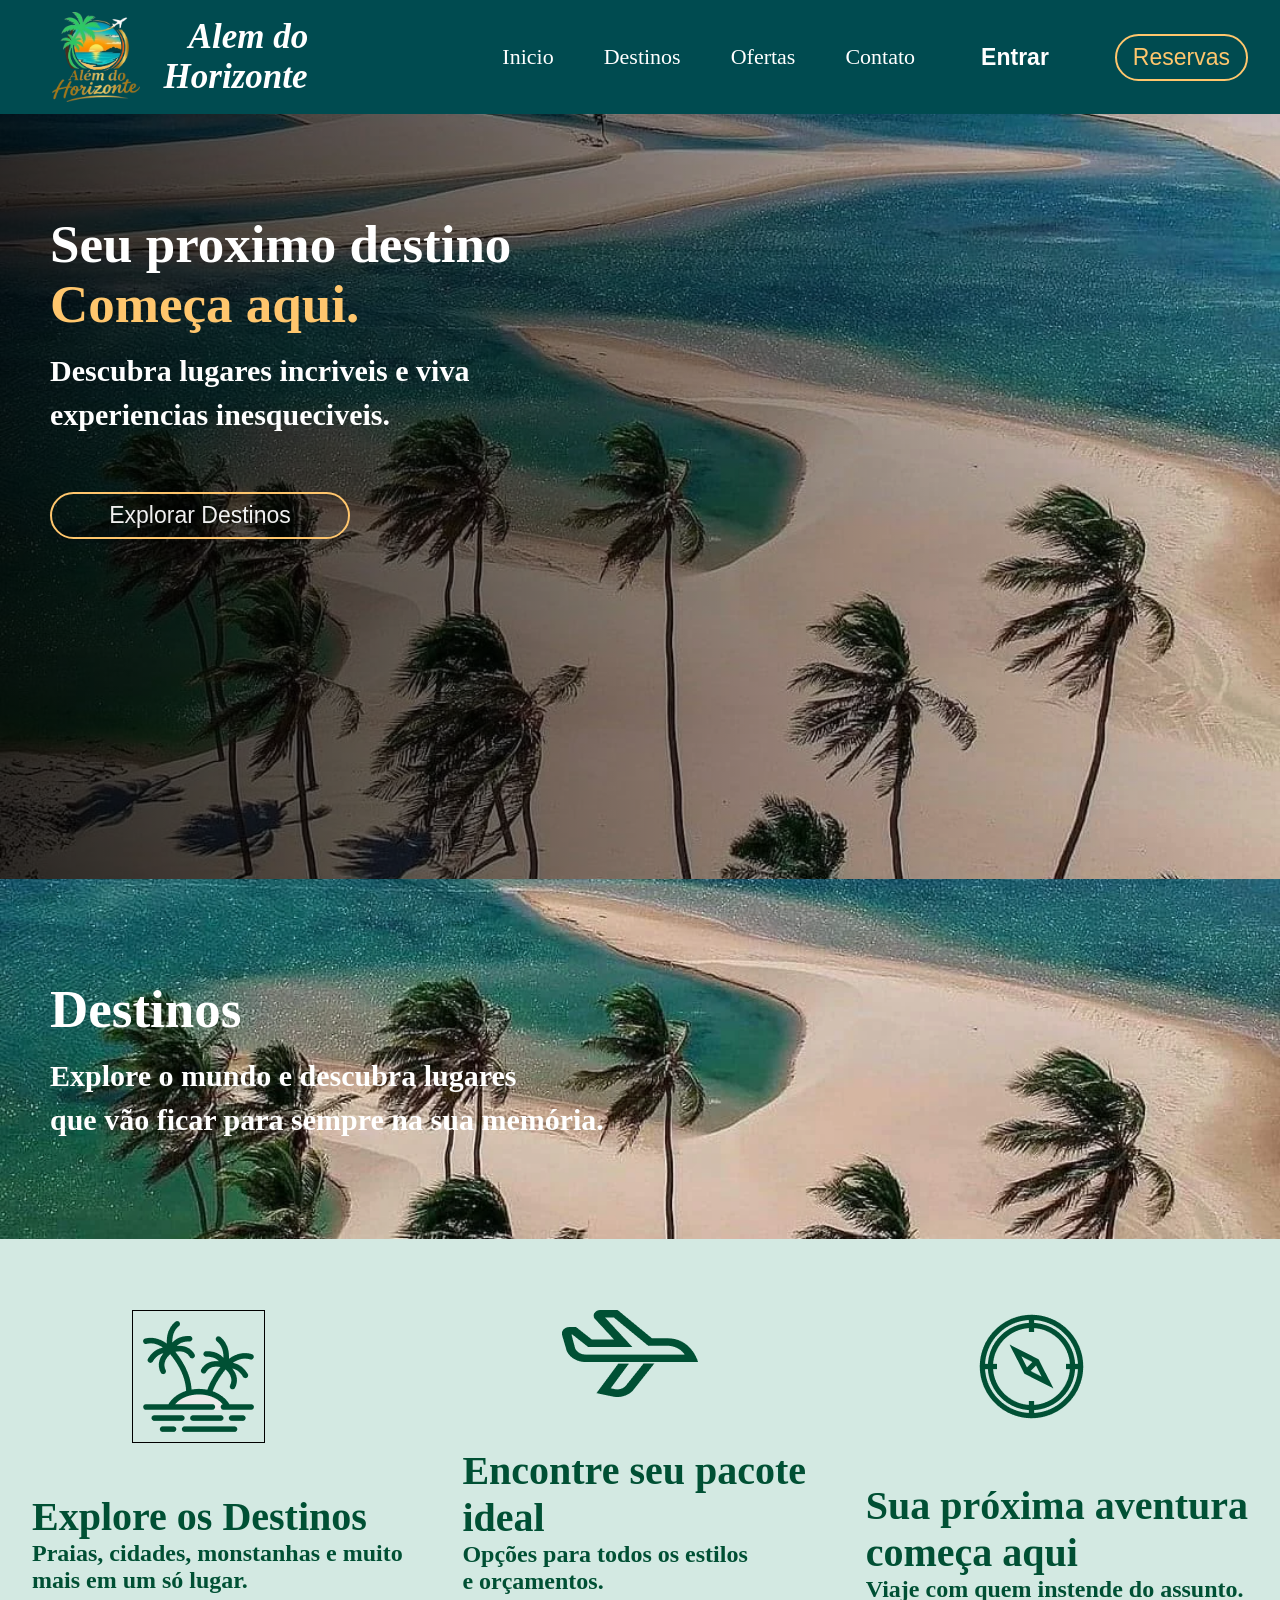
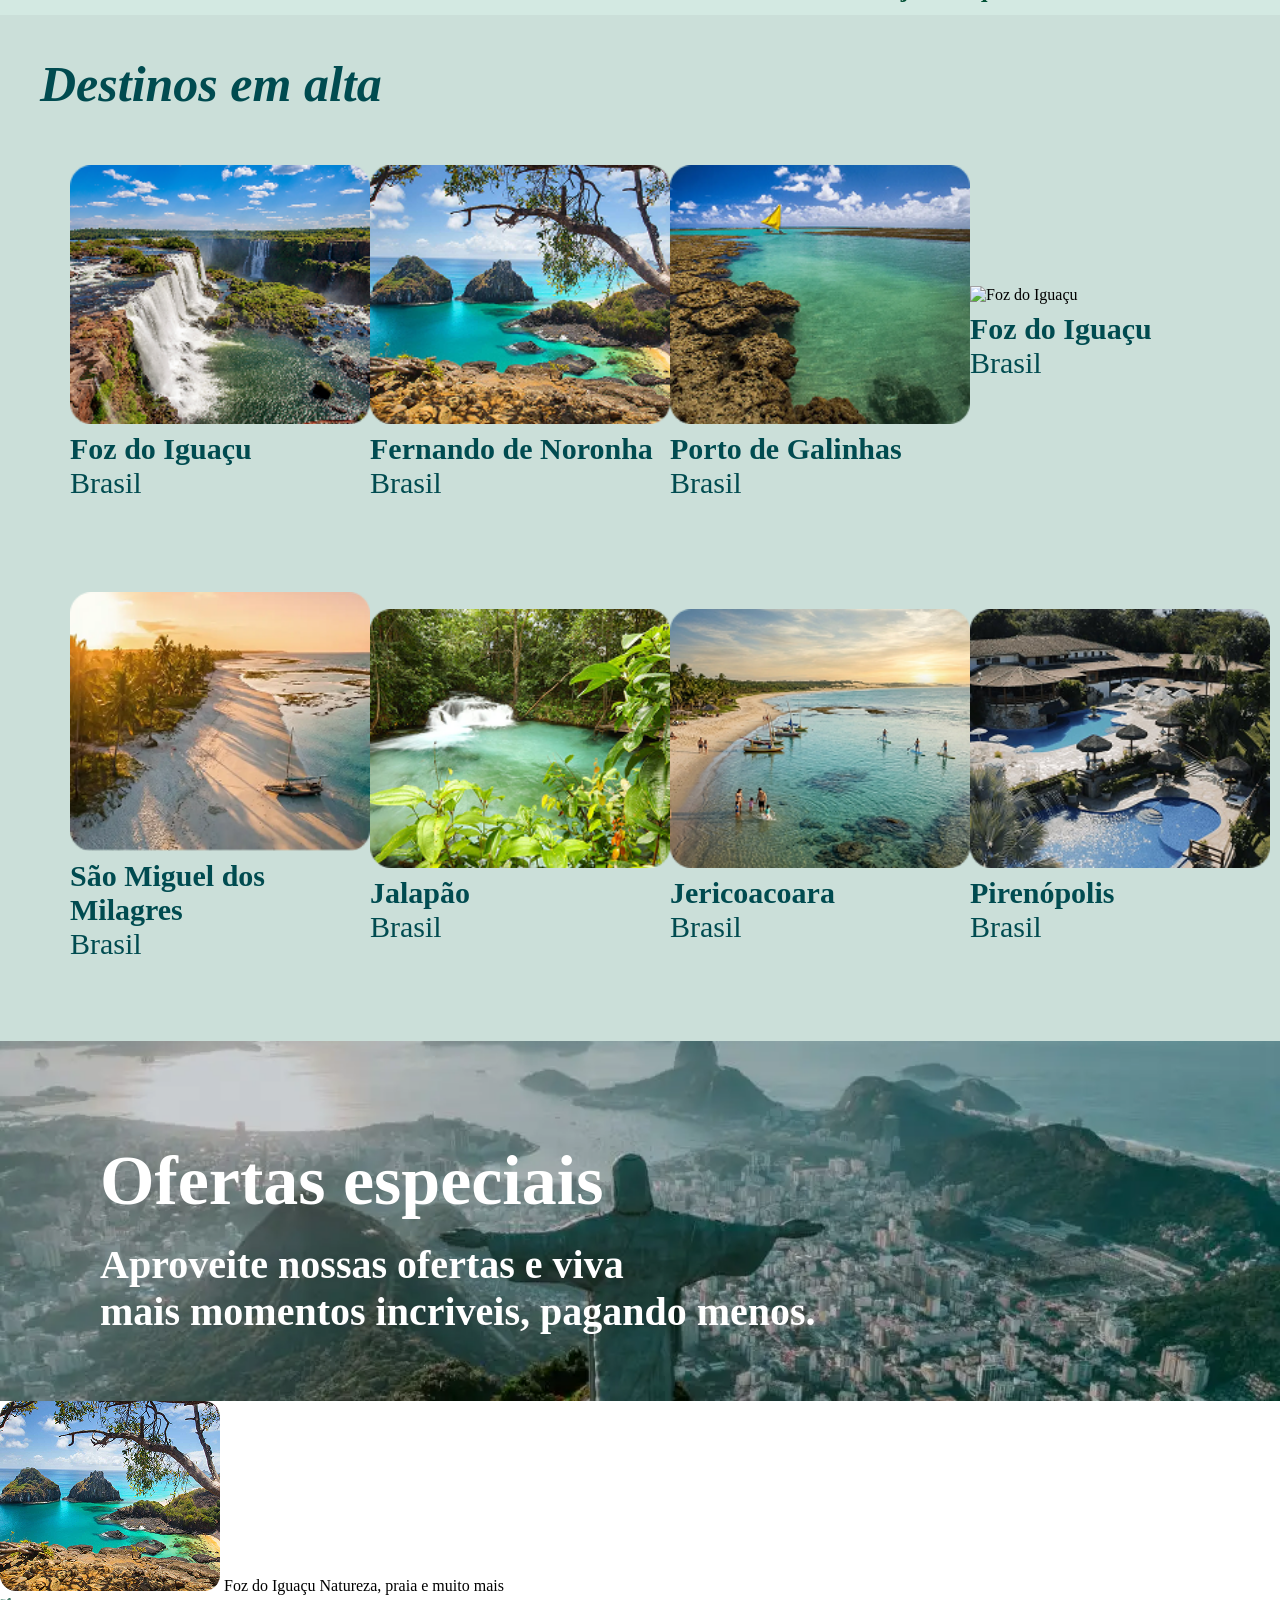
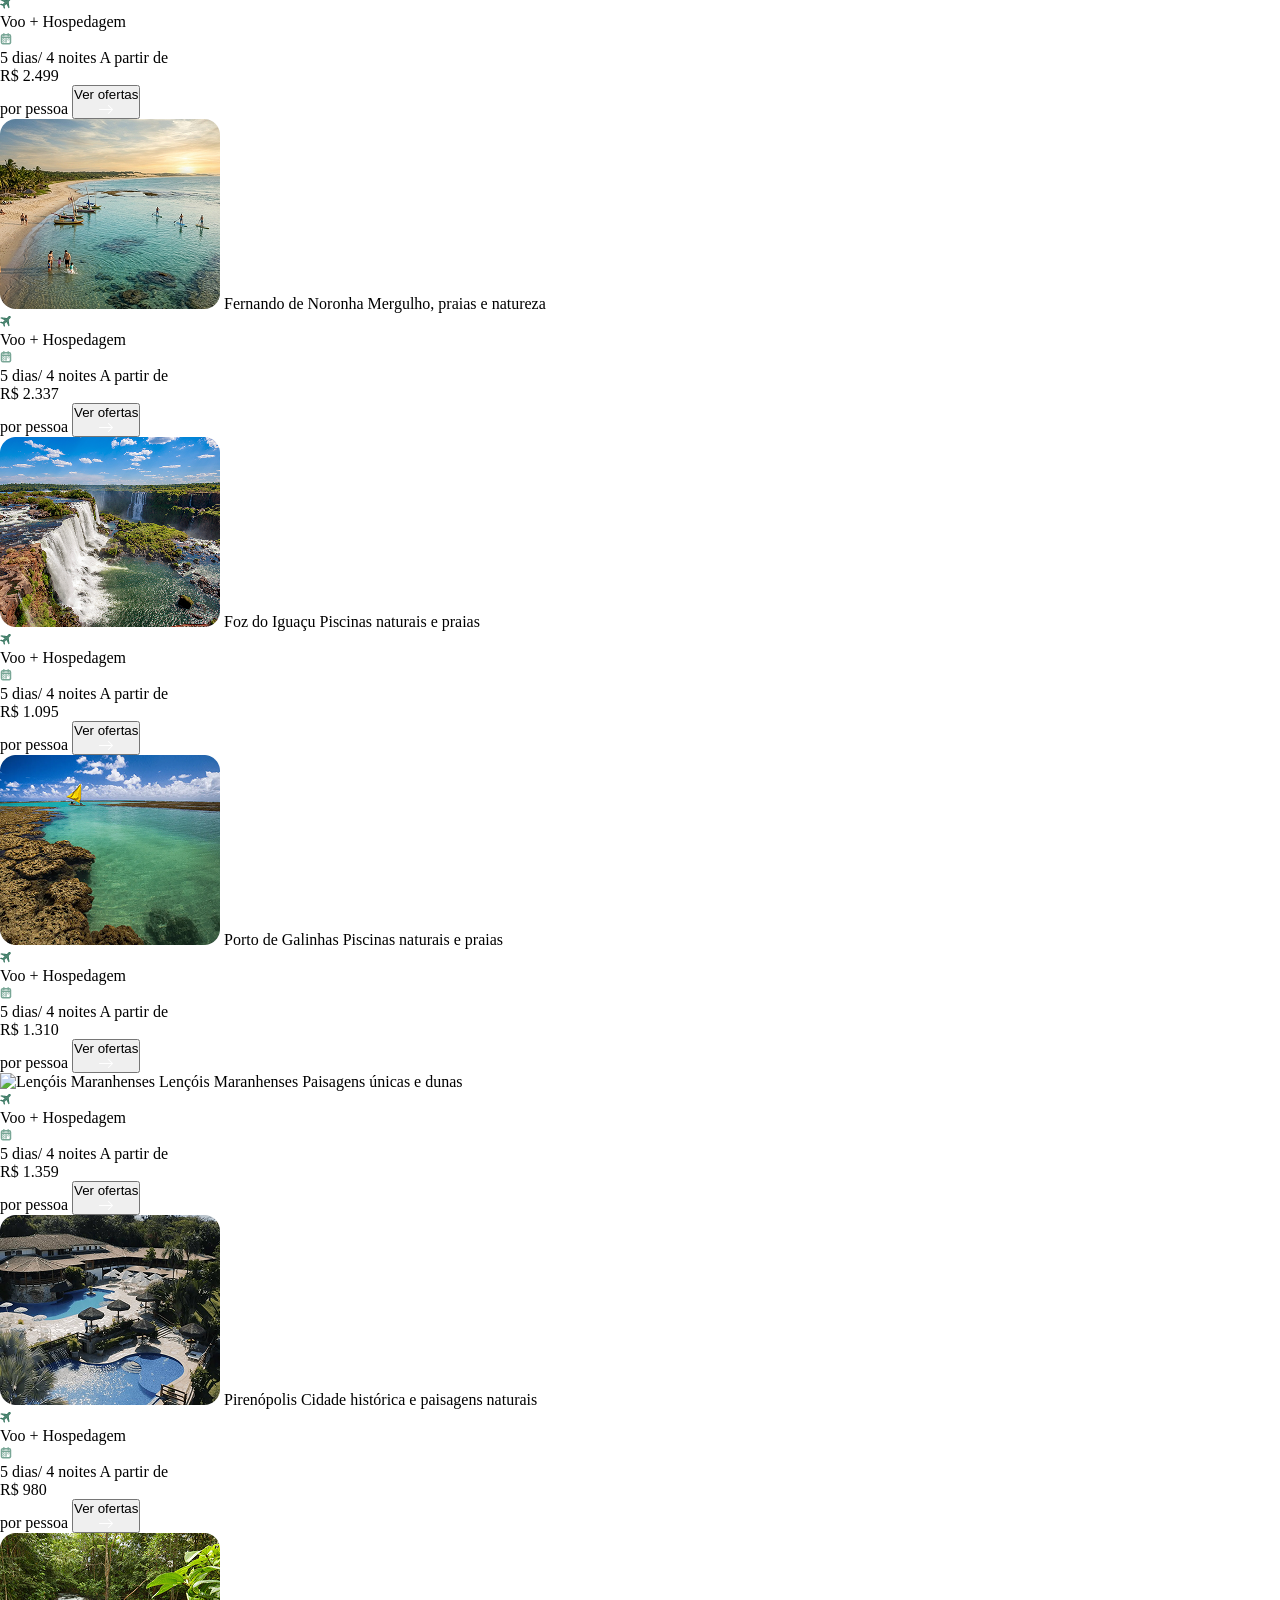
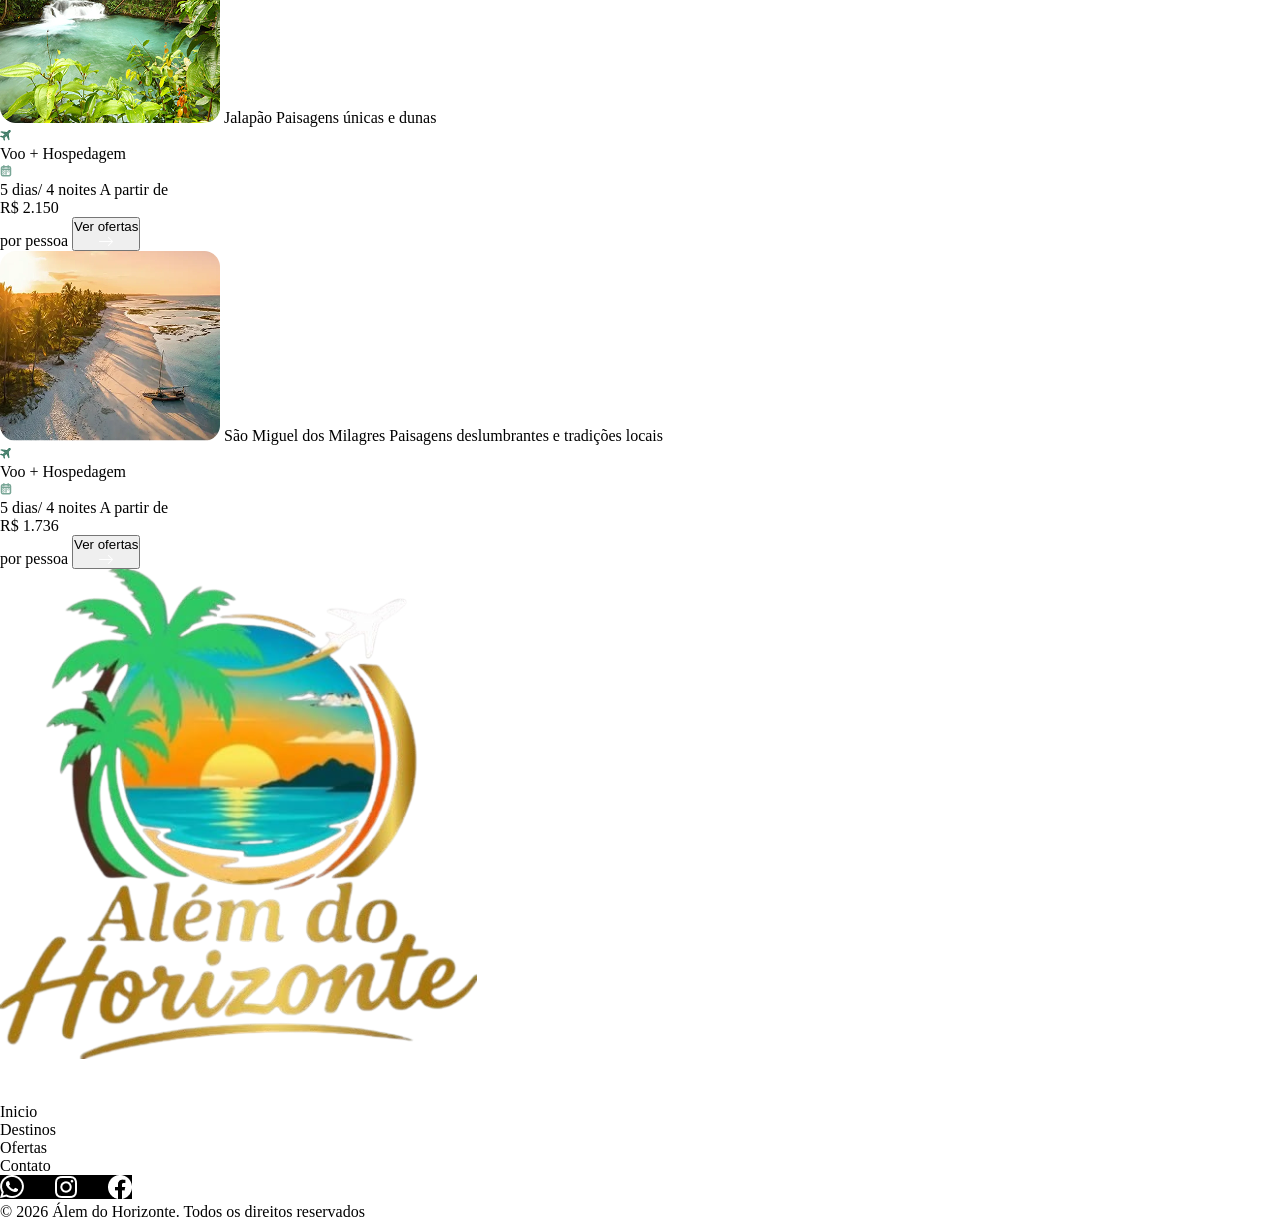
==== index.html @ 0f2f8cc8 "Add files via upload" ====
<!DOCTYPE html>
<html lang="pt-br">
<head>
    <meta charset="UTF-8">
    <meta name="viewport" content="width=device-width, initial-scale=1.0">
    <title>alemdohorizonte.com.br - Realize conosco sua viagem de verao 2027</title>
    <meta name="author" content="Kawany, Marcos, Thifane">
    <link rel="stylesheet" href="css/style.css">
</head>
<body>
    <div class="container">
        <header class="menu">
               <nav class="nav-menu">
                <ul>
                    <li><a href="index.html"><img src="img/logo.png" alt="Logo da empresa alem do horizonte"></a></li>
                    <li><spam class="Titulo-nav">Alem do Horizonte</spam></li>
                    <div class="escritas-nav">
                    <li><a>Inicio</a></li>
                    <li><a>Destinos</a></li>
                    <li><a>Ofertas</a></li>
                    <li><a>Contato</a></li>
                    <li><button class="btn-entrar">Entrar</button></li>
                    <li><a href="forms.html"><button class="btn-reservas">Reservas</button></a></li>
                    </div>
                </ul>
               </nav>
        </header>
    </div>
    <div class="explorar-destino">
         <h1 class="primeiro-titulo">Seu proximo destino</h1>
         <h1 class="segundo-titulo">Começa aqui.</h1>
         <h2 class="primeira-descricao">Descubra lugares incriveis e viva</h2>
         <h2 class="segunda-descricao">experiencias inesqueciveis.</h2>
         <button class="btn-explorar">Explorar Destinos</button>
    </div>

    <div class="destinos-text">

        <h1 class="titulo-text">Destinos</h1>
        <h2 class="descricao-text">Explore o mundo e descubra lugares</h2>
        <h2 class="segunda-descricao-text">que vão ficar para sempre na sua memória.</h2>
    </div>


    <div class="informacoes">
        <ul>
            <li class="icone-informacoes"><img src="img/coconut tree.png" alt="icone de um aviao"></li>
            <li class="titulo-informacoes"><h1>Explore os Destinos</h1></li>
            <li class="descricao-informacoes"><h2>Praias, cidades, monstanhas e muito<br>mais em um só lugar.</h2></li>
        </ul>
        <ul>
            <li class="icone-informacoes"><img src="img/airplane.png" alt="icone de um hotel"></li>
            <li class="titulo-informacoes"><h1>Encontre seu pacote<br>ideal</h1></li>
            <li class="descricao-informacoes"><h2>Opções para todos os estilos<br>e orçamentos.</h2></li>
        </ul>
        <ul>
            <li class="icone-informacoes"><img src="img/Compass.png" alt="icone de um passeio turistico"></li>
            <li class="titulo-informacoes"><h1>Sua próxima aventura<br>começa aqui</h1></li>
            <li class="descricao-informacoes"><h2>Viaje com quem instende do assunto.</h2></li>
        </ul>
    </div>

    <div class="destino-em-alta">
        <h1 class="titulo-destino-em-alta">Destinos em alta</h1>

        <ul class="destino-em-alta-lista">
            <li class="destino-em-alta-item"> <img src="img/Foto Foz Do Iguaçu.png" alt="lençóis maranhenses">
            <span class="descricao-destino-em-alta">Foz do Iguaçu</span>
            <span class="preco-destino-em-alta">Brasil</span>
            </li>
            <li class="destino-em-alta-item"> <img src="img/Foto Fernando de Noronha.png" alt="Fernando de Noronha">
            <span class="descricao-destino-em-alta">Fernando de Noronha</span>
            <span class="preco-destino-em-alta">Brasil</span>
            </li>
            <li class="destino-em-alta-item"> <img src="img/Foto Porto de Galinhas.png" alt="Porto de Galinhas">
            <span class="descricao-destino-em-alta">Porto de Galinhas</span>
            <span class="preco-destino-em-alta">Brasil</span>
            </li>
            <li class="destino-em-alta-item"> <img src="img/Foto Foz do Iguaçu.png" alt="Foz do Iguaçu">
            <span class="descricao-destino-em-alta">Foz do Iguaçu</span>
            <span class="preco-destino-em-alta">Brasil</span>
            </li>
        </ul>
    </div>


    <div class="destino-em-alta">

        <ul class="destino-em-alta-lista">
            <li class="destino-em-alta-item"> <img src="img/São Miguel dos Milagres.png" alt="São Miguel dos Milagres">
            <span class="descricao-destino-em-alta">São Miguel dos Milagres</span>
            <span class="preco-destino-em-alta">Brasil</span>
            </li>
            <li class="destino-em-alta-item"> <img src="img/Jalapão.png" alt="Jalapão">
            <span class="descricao-destino-em-alta">Jalapão</span>
            <span class="preco-destino-em-alta">Brasil</span>
            </li>
            <li class="destino-em-alta-item"> <img src="img/Jericoacoara.png" alt="Jericoacoara">
            <span class="descricao-destino-em-alta">Jericoacoara</span>
            <span class="preco-destino-em-alta">Brasil</span>
            </li>
            <li class="destino-em-alta-item"> <img src="img/Pirenópolis.png" alt="Pirenópolis">
            <span class="descricao-destino-em-alta">Pirenópolis</span>
            <span class="preco-destino-em-alta">Brasil</span>
            </li>
        </ul>
    </div>


    <div class="ofertas-especiais">
        <h1 class="titulo-ofertas-especiais">Ofertas especiais</h1>
        <h2 class="descricao-ofertas-especiais">Aproveite nossas ofertas e viva<br>mais momentos incriveis, pagando menos.</h2>
    </div>


    <div class="Selecao_viagens">
        <div class="selecao-top">
            <ul class="cards">
                <li class="card-item"><img src="img/Foto Fernando de Noronha.png" alt="Foz do Iguaçu">
                    <span class="descricao-card">Foz do Iguaçu</span>
                    <span class="subdescricao-card">Natureza, praia e muito mais</span>
                    <span class="hospedagem"><p><img src="img/Vector.png" alt="avião"></p>Voo + Hospedagem</span>
                    <span class="dias"><p><img src="img/andrsrxn_calendar-days.png" alt="calendario"></p>5 dias/ 4 noites</span>
                    <span class="partir">A partir de</span>
                    <span class="preco-card"><p>R$ 2.499</p> por pessoa</span>
                <button class="btn-card">Ver ofertas <p><img src="img/Vector (1).png" alt="avião"></p></button>
                </li>
                <li class="card-item"><img src="img/Jericoacoara.png" alt="Fernando de Noronha">
                    <span class="descricao-card">Fernando de Noronha</span>
                    <span class="subdescricao-card">Mergulho, praias e natureza</span>
                    <span class="hospedagem"><p><img src="img/Vector.png" alt="avião"></p>Voo + Hospedagem</span>
                    <span class="dias"><p><img src="img/andrsrxn_calendar-days.png" alt="calendario"></p>5 dias/ 4 noites</span>
                    <span class="partir">A partir de</span>
                    <span class="preco-card"><p>R$ 2.337</p> por pessoa</span>
                    <button class="btn-card">Ver ofertas <p><img src="img/Vector (1).png" alt="avião"></p></button>
                </li>
                <li class="card-item"><img src="img/Foto Foz Do Iguaçu.png" alt="Foz do Iguaçu">
                    <span class="descricao-card">Foz do Iguaçu</span>
                    <span class="subdescricao-card">Piscinas naturais e praias</span>
                    <span class="hospedagem"><p><img src="img/Vector.png" alt="avião"></p>Voo + Hospedagem</span>
                    <span class="dias"><p><img src="img/andrsrxn_calendar-days.png" alt="calendario"></p>5 dias/ 4 noites</span>
                    <span class="partir">A partir de</span>
                    <span class="preco-card"><p>R$ 1.095</p> por pessoa</span>
                    <button class="btn-card">Ver ofertas <p><img src="img/Vector (1).png" alt="avião"></p></button>
                </li>
                <li class="card-item"><img src="img/Foto Porto de Galinhas.png" alt="Porto de Galinhas">
                    <span class="descricao-card">Porto de Galinhas</span>
                    <span class="subdescricao-card">Piscinas naturais e praias</span>
                    <span class="hospedagem"><p><img src="img/Vector.png" alt="avião"></p>Voo + Hospedagem</span>
                    <span class="dias"><p><img src="img/andrsrxn_calendar-days.png" alt="calendario"></p>5 dias/ 4 noites</span>
                    <span class="partir">A partir de</span>
                    <span class="preco-card"><p>R$ 1.310</p> por pessoa</span>
                    <button class="btn-card">Ver ofertas <p><img src="img/Vector (1).png" alt="avião"></p></button>
                </li>
            </ul>
        </div>



        <div class="selecao-bottom">
            <ul class="cards">
                <li class="card-item"><img src="img/Lençóis Maranhenses.png" alt="Lençóis Maranhenses">
                    <span class="descricao-card">Lençóis Maranhenses</span>
                    <span class="subdescricao-card">Paisagens únicas e dunas</span>
                    <span class="hospedagem"><p><img src="img/Vector.png" alt="avião"></p>Voo + Hospedagem</span>
                    <span class="dias"><p><img src="img/andrsrxn_calendar-days.png" alt="calendario"></p>5 dias/ 4 noites</span>
                    <span class="partir">A partir de</span>
                    <span class="preco-card"><p>R$ 1.359</p> por pessoa</span>
                    <button class="btn-card">Ver ofertas <p><img src="img/Vector (1).png" alt="avião"></p></button>
                </li>
                <li class="card-item"><img src="img/Pirenópolis.png" alt="Pirenópolis">
                    <span class="descricao-card">Pirenópolis</span>
                    <span class="subdescricao-card">Cidade histórica e paisagens naturais</span>
                    <span class="hospedagem"><p><img src="img/Vector.png" alt="avião"></p>Voo + Hospedagem</span>
                    <span class="dias"><p><img src="img/andrsrxn_calendar-days.png" alt="calendario"></p>5 dias/ 4 noites</span>
                    <span class="partir">A partir de</span>
                    <span class="preco-card"><p>R$ 980</p> por pessoa</span>
                    <button class="btn-card">Ver ofertas <p><img src="img/Vector (1).png" alt="avião"></p></button>
                </li>
                <li class="card-item"><img src="img/Jalapão.png" alt="Jalapão">
                    <span class="descricao-card">Jalapão</span>
                    <span class="subdescricao-card">Paisagens únicas e dunas</span>
                    <span class="hospedagem"><p><img src="img/Vector.png" alt="avião"></p>Voo + Hospedagem</span>
                    <span class="dias"><p><img src="img/andrsrxn_calendar-days.png" alt="calendario"></p>5 dias/ 4 noites</span>
                    <span class="partir">A partir de</span>
                    <span class="preco-card"><p>R$ 2.150</p> por pessoa</span>
                    <button class="btn-card">Ver ofertas <p><img src="img/Vector (1).png" alt="avião"></p></button>
                </li>
                <li class="card-item"><img src="img/São Miguel dos Milagres.png" alt="São Miguel dos Milagres">
                    <span class="descricao-card">São Miguel dos Milagres</span>
                    <span class="subdescricao-card">Paisagens deslumbrantes e tradições locais</span>
                    <span class="hospedagem"><p><img src="img/Vector.png" alt="avião"></p>Voo + Hospedagem</span>
                    <span class="dias"><p><img src="img/andrsrxn_calendar-days.png" alt="calendario"></p>5 dias/ 4 noites</span>
                    <span class="partir">A partir de</span>
                    <span class="preco-card"><p>R$ 1.736</p> por pessoa</span>
                    <button class="btn-card">Ver ofertas <p><img src="img/Vector (1).png" alt="avião"></p></button>
                </li>
            </ul>
        </div>
    </div>



    <footer class="footer">

        <nav class="nav-foorter">
                <ul>
                    <li><a href="index.html"><img src="img/logo.png" alt="Logo da empresa alem do horizonte"></a></li>
                    <li><spam class="Titulo-nav">Alem do Horizonte</spam></li>
                    <div class="escritas-nav">
                    <li><a>Inicio</a></li>
                    <li><a>Destinos</a></li>
                    <li><a>Ofertas</a></li>
                    <li><a>Contato</a></li>
                    <li><img src="img/Group.png" alt="Ícone de rede social" style="background-color: black;"></li>
                    </div>
                </ul>
               </nav>

        <p>© 2026 Álem do Horizonte. Todos os direitos reservados </p>
    </footer>

</body>
</html>
---- css/style.css ----
* {
    margin: 0;
    padding: 0;
    box-sizing: border-box;
}

.menu {
    background-color: #004B50;
    padding: 12px 32px;
}

.nav-menu ul {
    display: flex;
    align-items: center;
    gap: 24px;
    list-style: none;
}

.nav-menu .escritas-nav {
    margin-left: 100px;
    display: flex;
    align-items: center;
    gap: 50px;
    list-style: none;
}

.nav-menu img {
    height: 90px;
    display: block;
    margin-left: 20px;
}

.Titulo-nav {
    color: #fff;
    font-weight: bold;
    font-style: italic;
    font-size: 35px;
    margin-left: 25px;
}

.nav-menu a {
    color: #fff;
    text-decoration: none;
    cursor: pointer;
    font-size: 22px;
}

.btn-entrar {
    background: none;
    border: none;
    color: #fff;
    font-weight: bold;
    font-size: 23px;
    cursor: pointer;
    padding: 8px 16px;
    transition: 0.3s;
}

.btn-reservas {
    background: none;
    border: 2px solid #FFC66D;
    color: #FFC66D;
    font-size: 23px;
    padding: 8px 16px;
    border-radius: 40px;
    cursor: pointer;
    padding: 8px 16px;
    transition: 0.3s;
}

.btn-entrar:hover {
    color: #FFC66D;
}

.btn-reservas:hover {
    background-color: #FFC66D;
    color: #004B50;
}

.primeiro-titulo {
    color: #fff;
    font-size: 53px;
    margin-top: 100px;
    margin-left: 50px;
}

.segundo-titulo {
    color: #FFC66D;
    font-size: 53px;
    margin-left: 50px;
}

.primeira-descricao {
    color: #fff;
    font-size: 30px;
    margin-left: 50px;
    margin-top: 20px;
}

.segunda-descricao {
    color: #fff;
    font-size: 30px;
    margin-left: 50px;
    margin-top: 10px;
}

.explorar-destino {
    background-image: linear-gradient(to right, rgba(0, 0, 0, 0.8), transparent), url('../img/Pequenos-Lencois-Maranhenses.png');
    background-size: cover;
    background-position: center;
    height: 85vh;
    display: flex;
    flex-direction: column;
    justify-content: left;
    align-items: left;
    text-align: left;
}

.btn-explorar {
    background: none;
    border: 2px solid #FFC66D;
    color: #f0f0f0;
    max-width: 300px;
    font-size: 23px;
    padding: 8px 16px;
    border-radius: 40px;
    cursor: pointer;
    padding: 8px 16px;
    margin-top: 60px;
    margin-left: 50px;
    transition: 0.3s;
}

.btn-explorar:hover {
    background-color: #FFC66D;
    color: #004B50;
}

.destinos-text{
    background-image:url('../img/Pequenos-Lencois-Maranhenses.png');
    background-size: cover;
    background-position: center;
    height: 40vh;
    display: flex;
    flex-direction: column;
    justify-content: left;
    align-items: left;
    text-align: left;
}

.titulo-text {
    color: #fff;
    font-size: 53px;
    margin-top: 100px;
    margin-left: 50px;
}

.descricao-text {
    color: #fff;
    font-size: 30px;
    margin-left: 50px;
    margin-top: 20px;
    font-weight: bold;
}
.segunda-descricao-text {
    color: #fff;
    font-size: 30px;
    margin-left: 50px;
    margin-top: 10px;
    font-weight: bold;
}

.informacoes {
    background-color: #D3E9E2;
    padding: 12px 32px;
    display: flex;
    justify-content: space-between;
    align-items: center;
}

.icone-informacoes {
    display: flex;
    margin-top: 50px;
    align-items: center;
    margin-left: 100px;
}

.titulo-informacoes {
    color: #005034;
    font-size: 20px;
    font-weight: bold;
    list-style: none;
    margin-top: 50px;
}

.descricao-informacoes {
    color: #005034;
    font-size: 16px;
    list-style: none;
}
.destino-em-alta {
    background-color: #CBDFD9;
    padding-bottom: 80px;
}

.titulo-destino-em-alta{
    font-style: italic;
    padding-top:40px;
    font-size: 50px;
    color: #004B50;
    list-style: none;
    margin-left: 40px;
    margin-bottom: 40px;
}
.destino-em-alta-lista {
    padding: 12px 32px 0px 70px;
    display: flex;
    justify-content: space-between;
    align-items: center;
    list-style: none;
}

.destino-em-alta-item {
    display: flex;
    flex-direction: column;
}

.destino-em-alta-item img {
    margin-bottom: 8px;
    min-width: 300px;
}

.descricao-destino-em-alta {
    color: #004B50;
    font-size: 30px;
    font-weight: bold;
    list-style: none;
}

.preco-destino-em-alta {
    color: #004B50;
    font-size: 30px;
    list-style: none;
}

.ofertas-especiais {
    background-image:url('../img/cristo redentor.png');
    background-size: cover;
    background-position: center;
    height: 40vh;
    display: flex;
    flex-direction: column;
    justify-content: left;
    align-items: left;
    text-align: left;
}

.titulo-ofertas-especiais {
    color: #fff;
    font-size: 70px;
    margin-top: 100px;
    margin-left: 100px;
}
.descricao-ofertas-especiais {
    color: #fff;
    font-size: 40px;
    margin-left: 100px;
    margin-top: 20px;
    font-weight: bold;
}
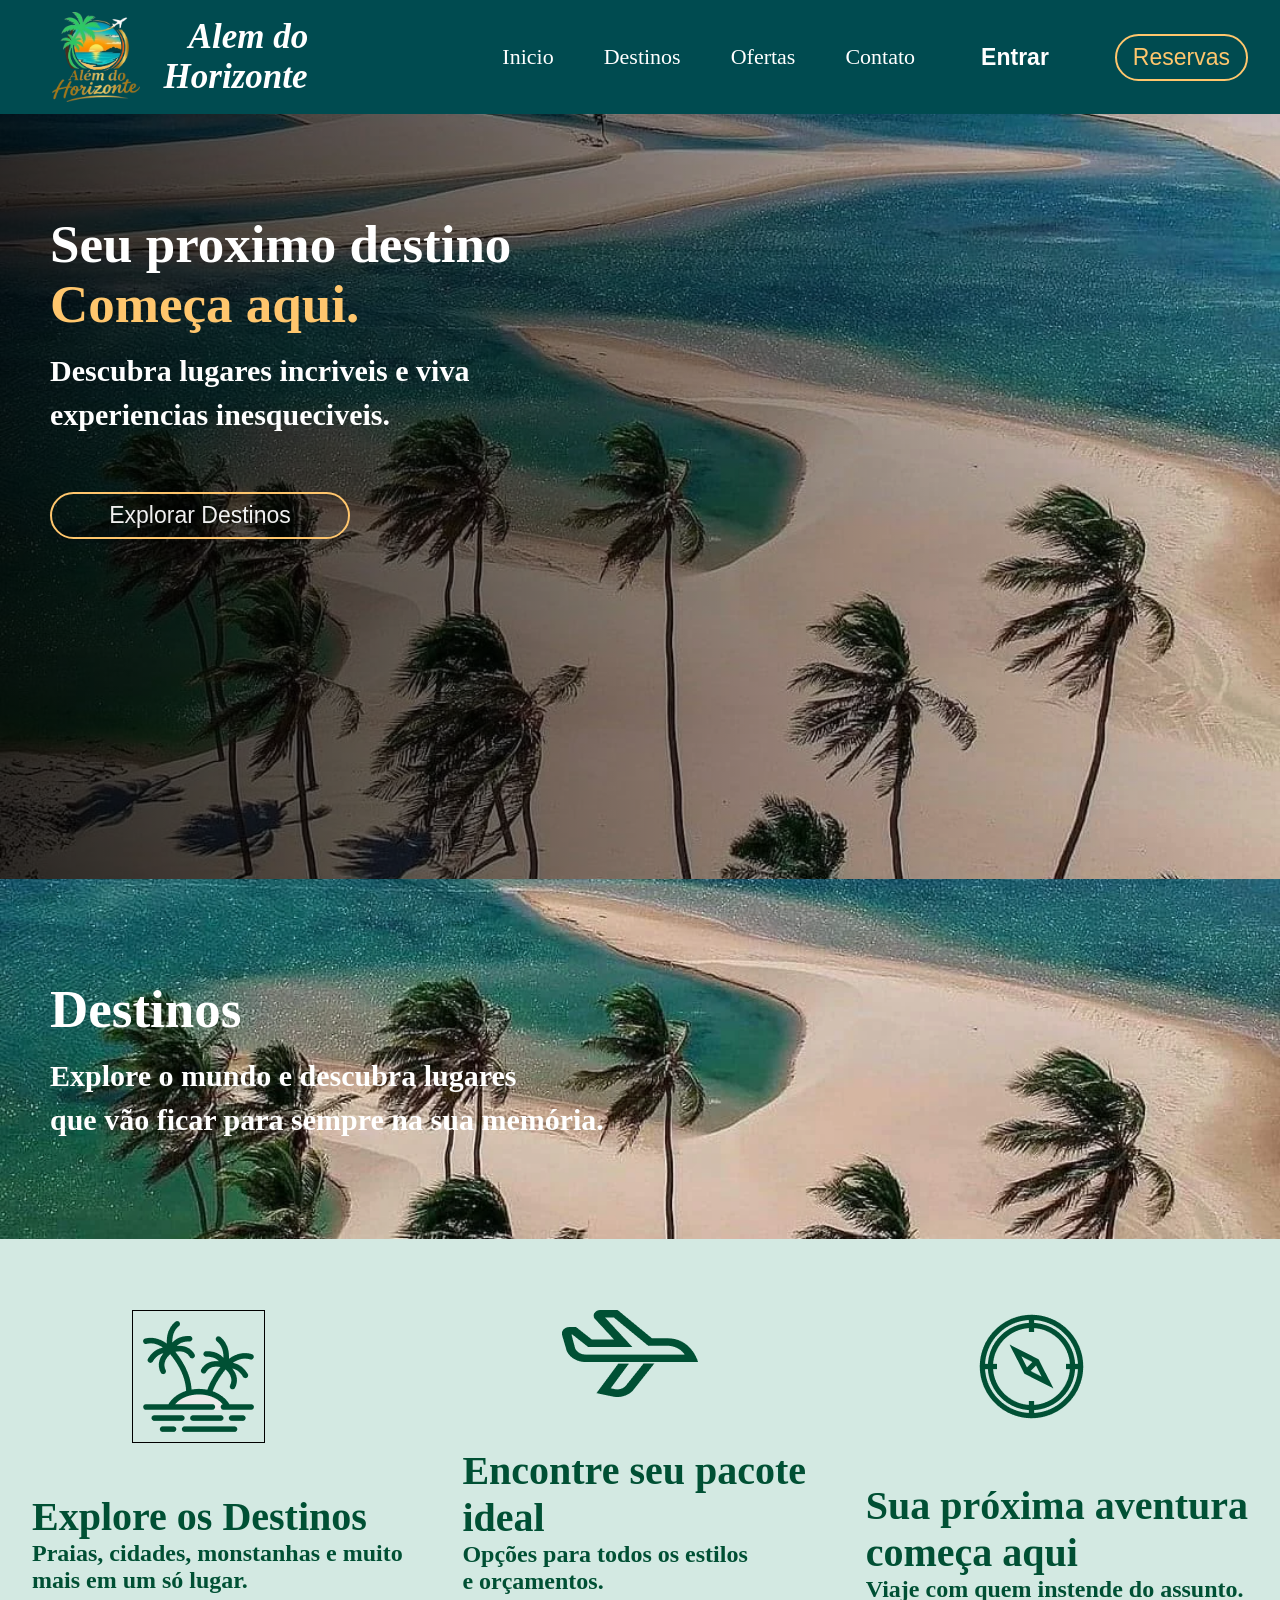
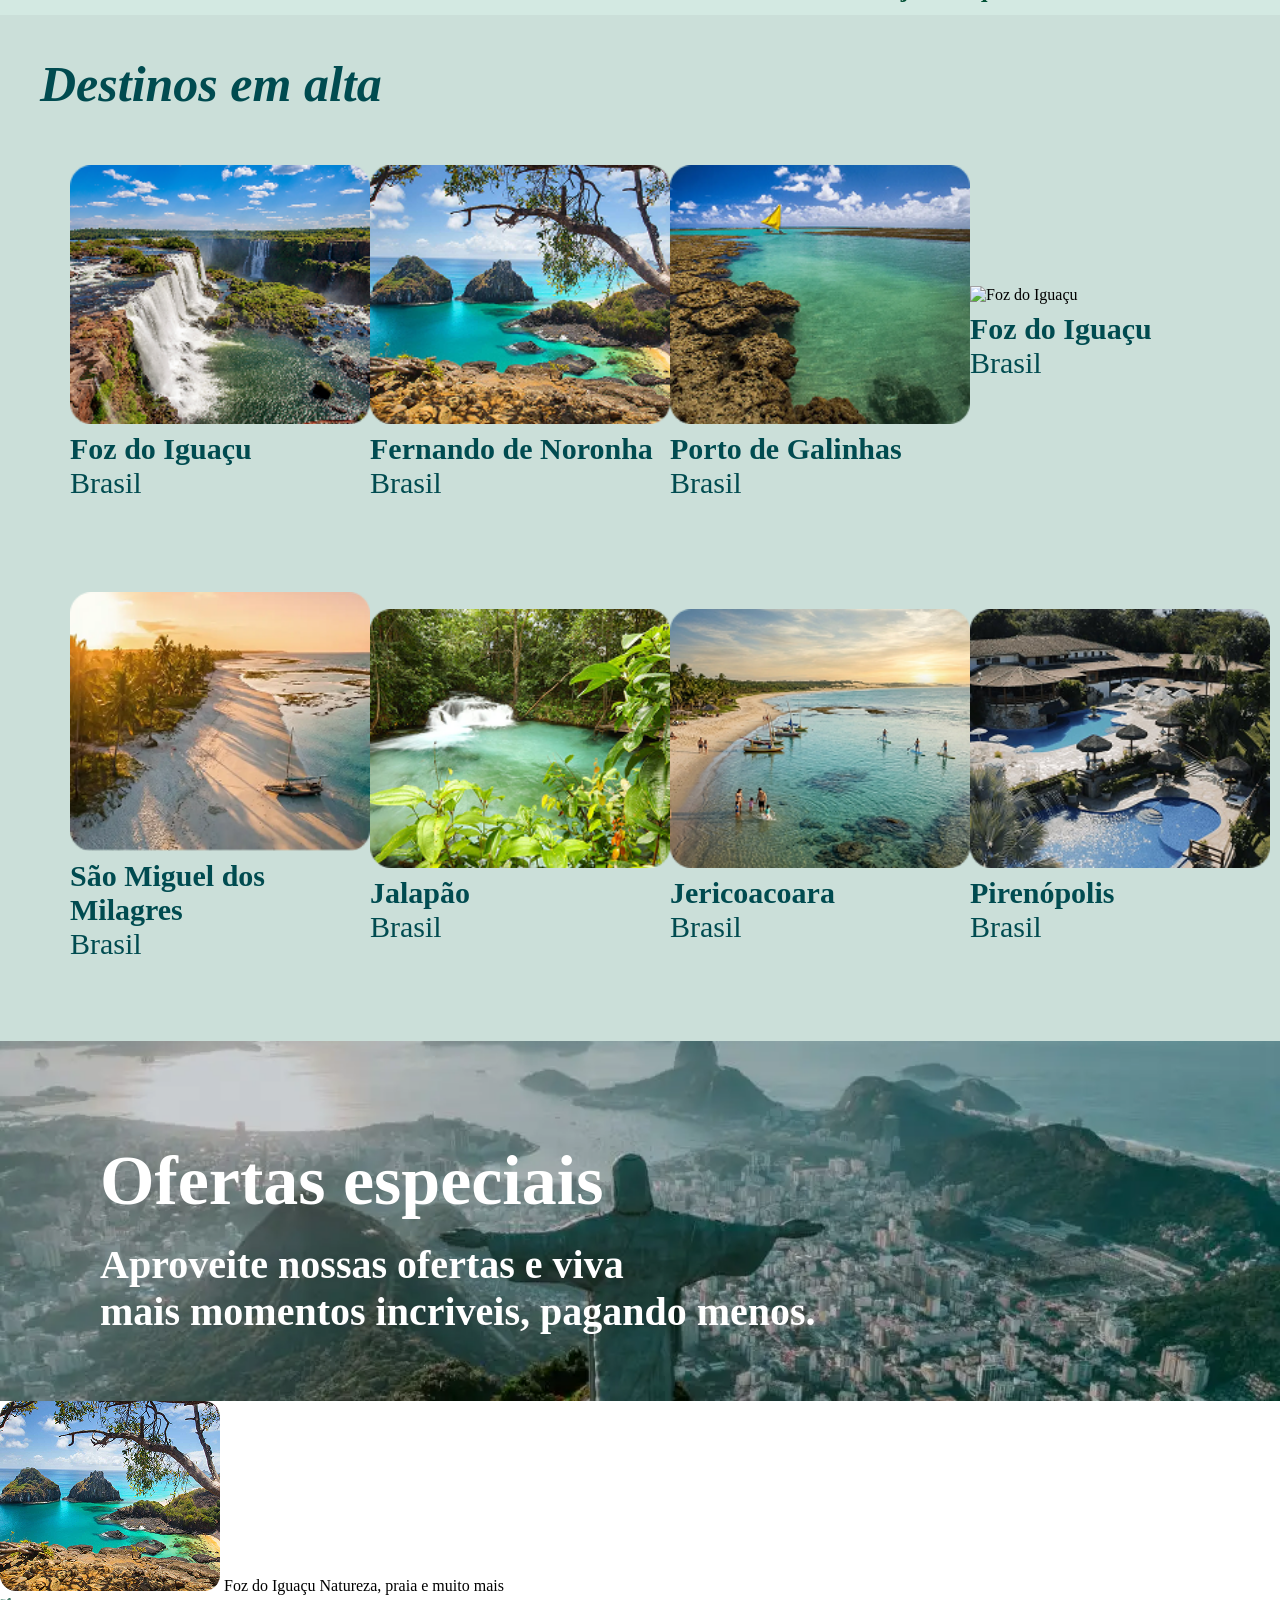
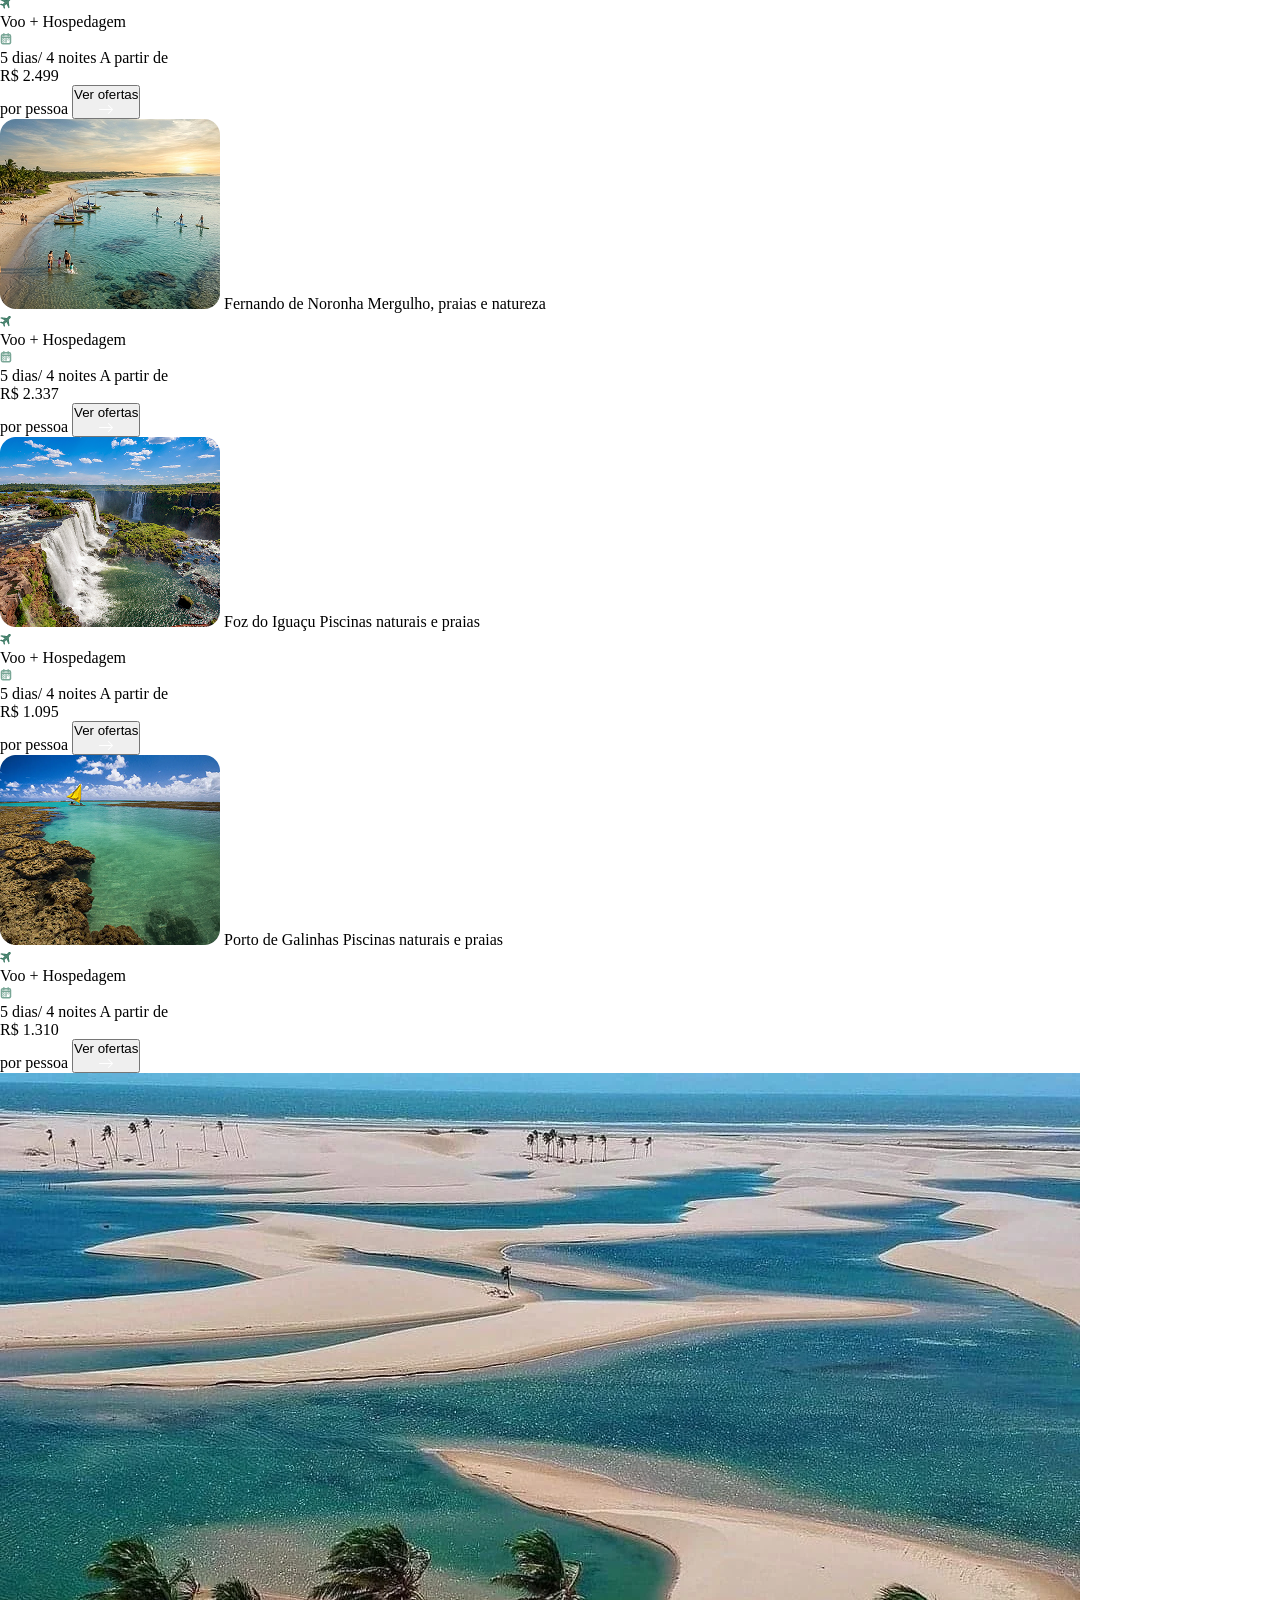
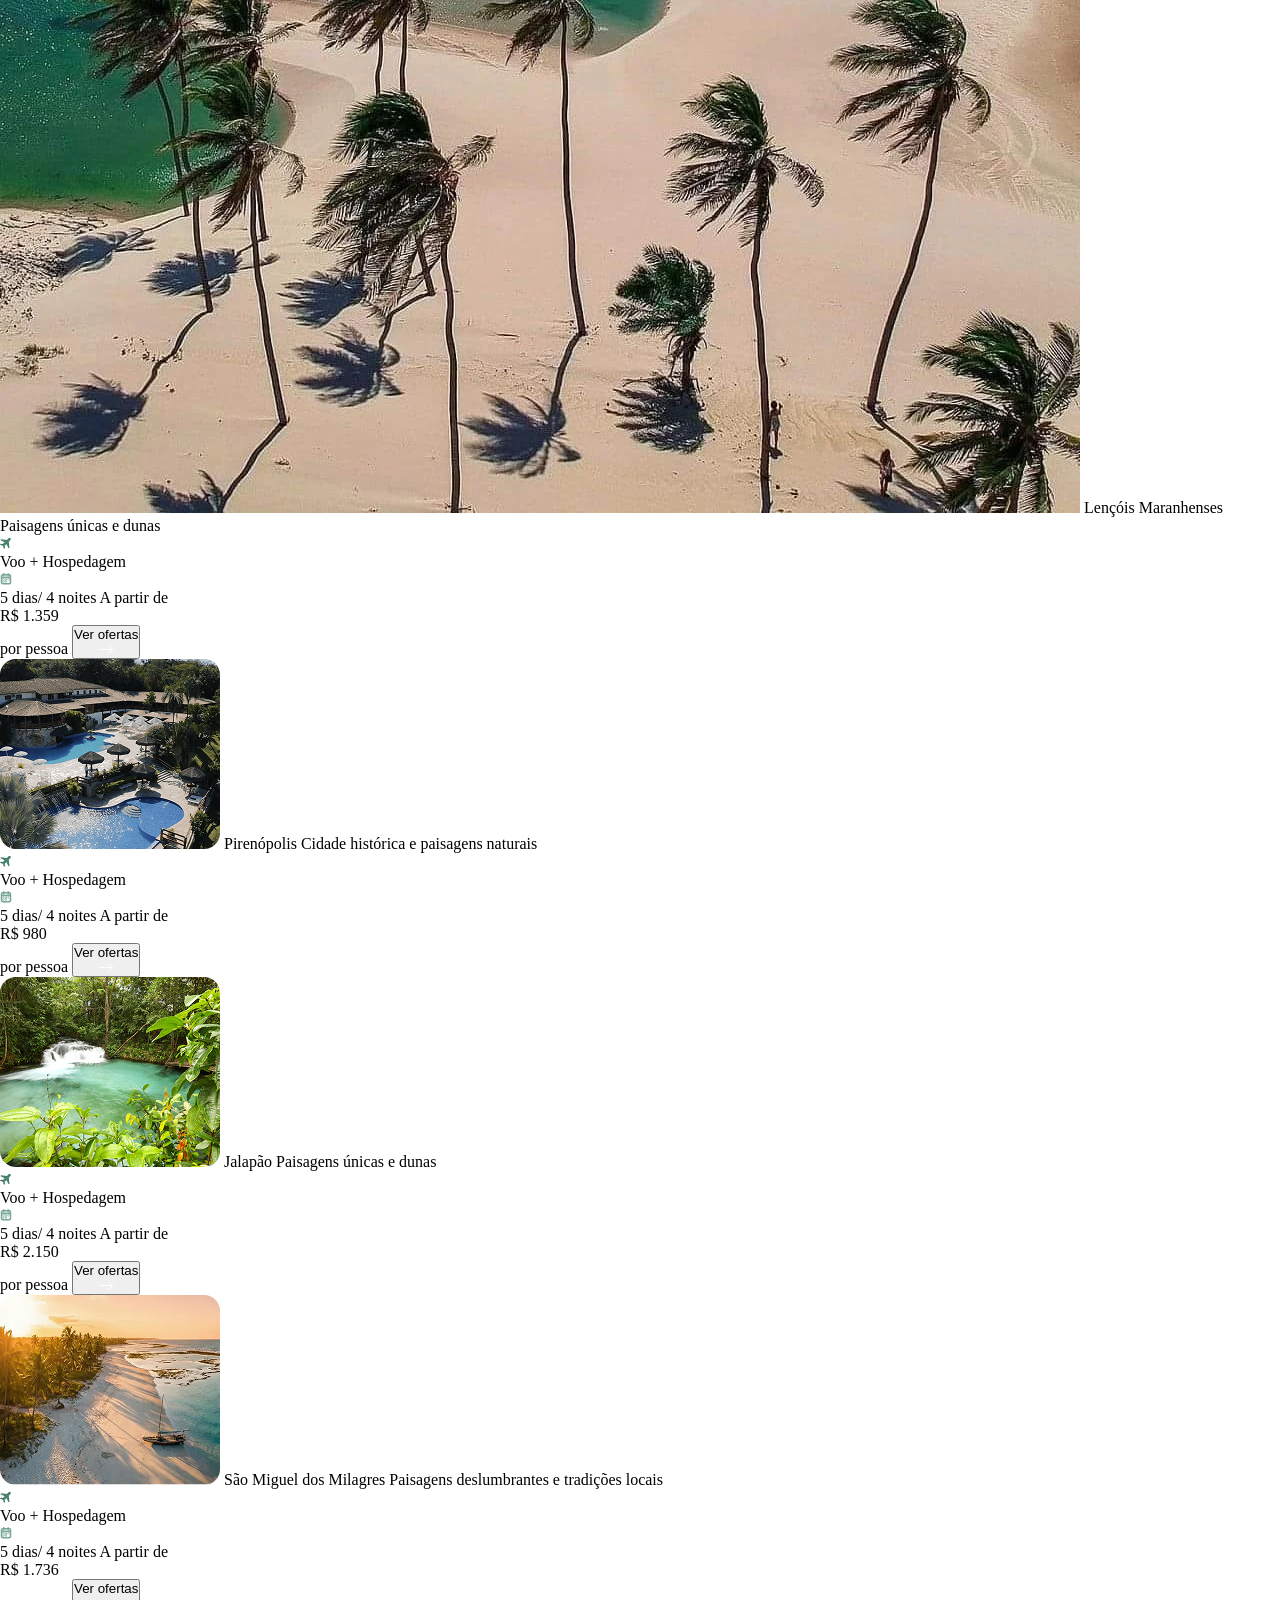
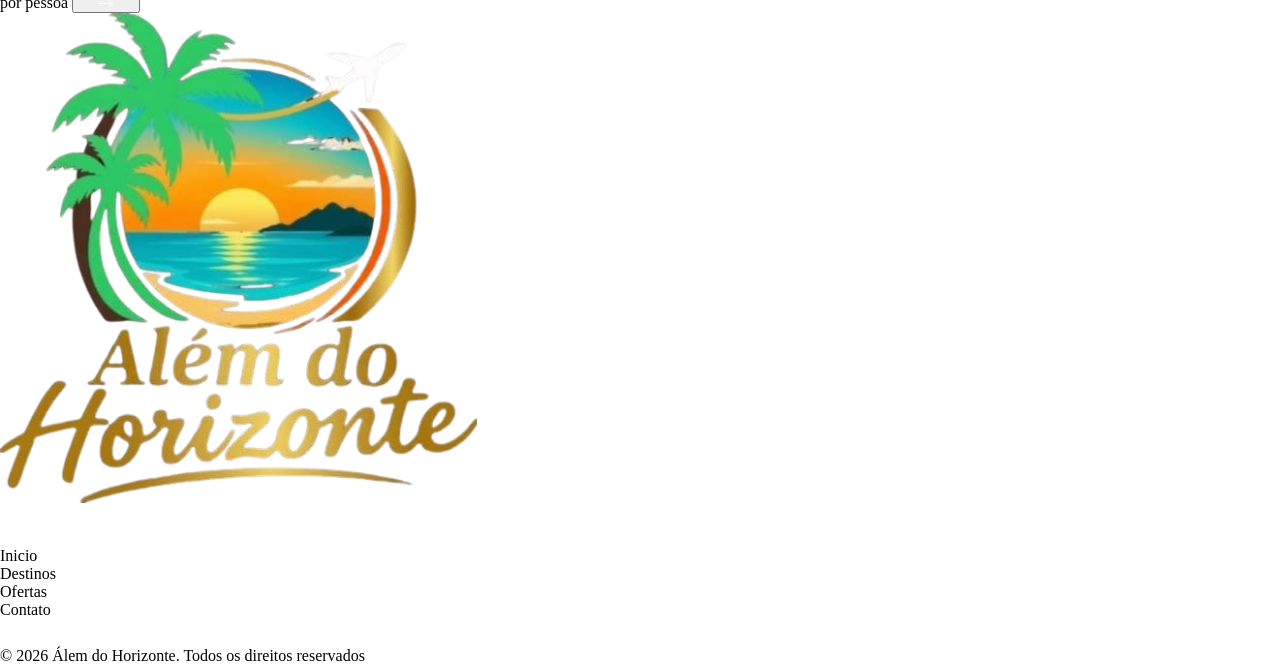
==== commit 8416f9a8: "Update index.html" ====
--- a/index.html
+++ b/index.html
@@ -159,7 +159,7 @@
 
         <div class="selecao-bottom">
             <ul class="cards">
-                <li class="card-item"><img src="img/Lençóis Maranhenses.png" alt="Lençóis Maranhenses">
+                <li class="card-item"><img src="img/Pequenos-Lencois-Maranhenses.png" alt="Pequenos Lençóis Maranhenses">
                     <span class="descricao-card">Lençóis Maranhenses</span>
                     <span class="subdescricao-card">Paisagens únicas e dunas</span>
                     <span class="hospedagem"><p><img src="img/Vector.png" alt="avião"></p>Voo + Hospedagem</span>
@@ -212,7 +212,7 @@
                     <li><a>Destinos</a></li>
                     <li><a>Ofertas</a></li>
                     <li><a>Contato</a></li>
-                    <li><img src="img/Group.png" alt="Ícone de rede social" style="background-color: black;"></li>
+                    <li><img src="img/Group.png" alt="Ícone de rede social"></li>
                     </div>
                 </ul>
                </nav>
@@ -221,4 +221,4 @@
     </footer>
 
 </body>
-</html>+</html>
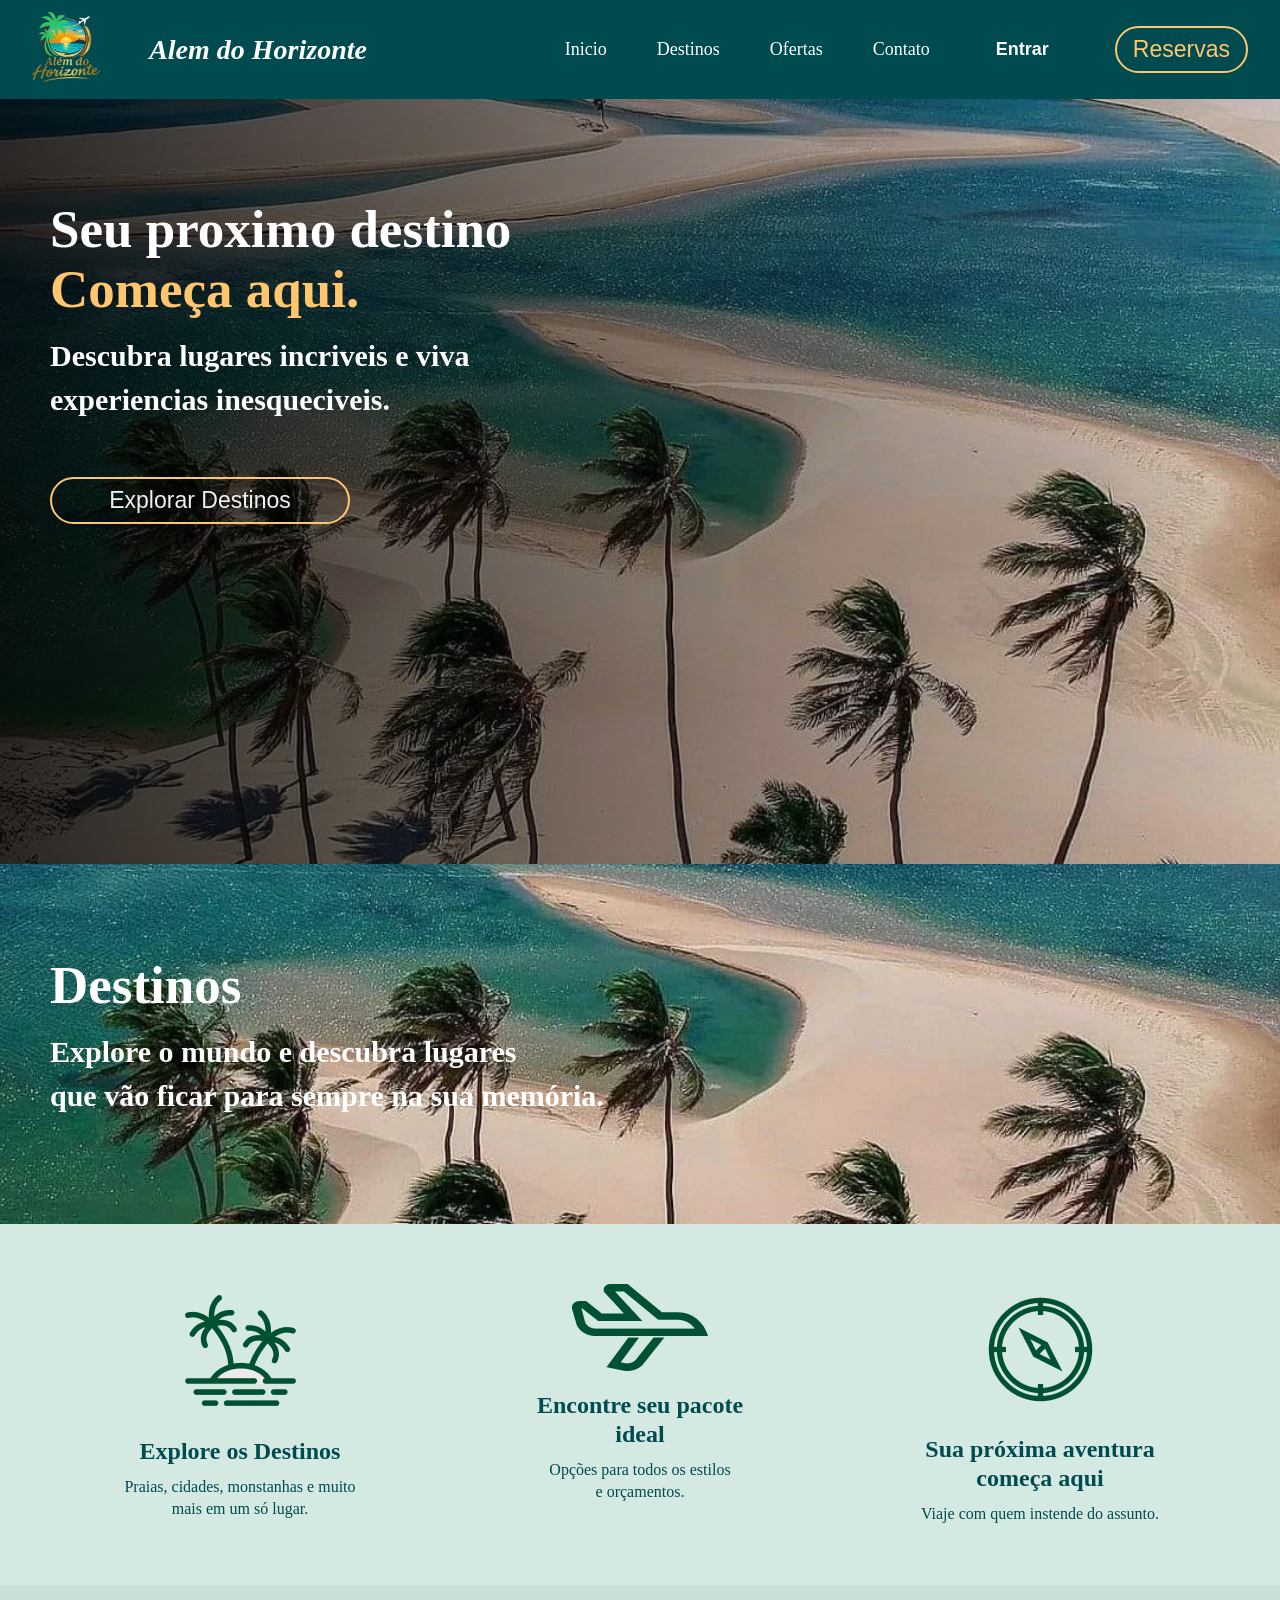
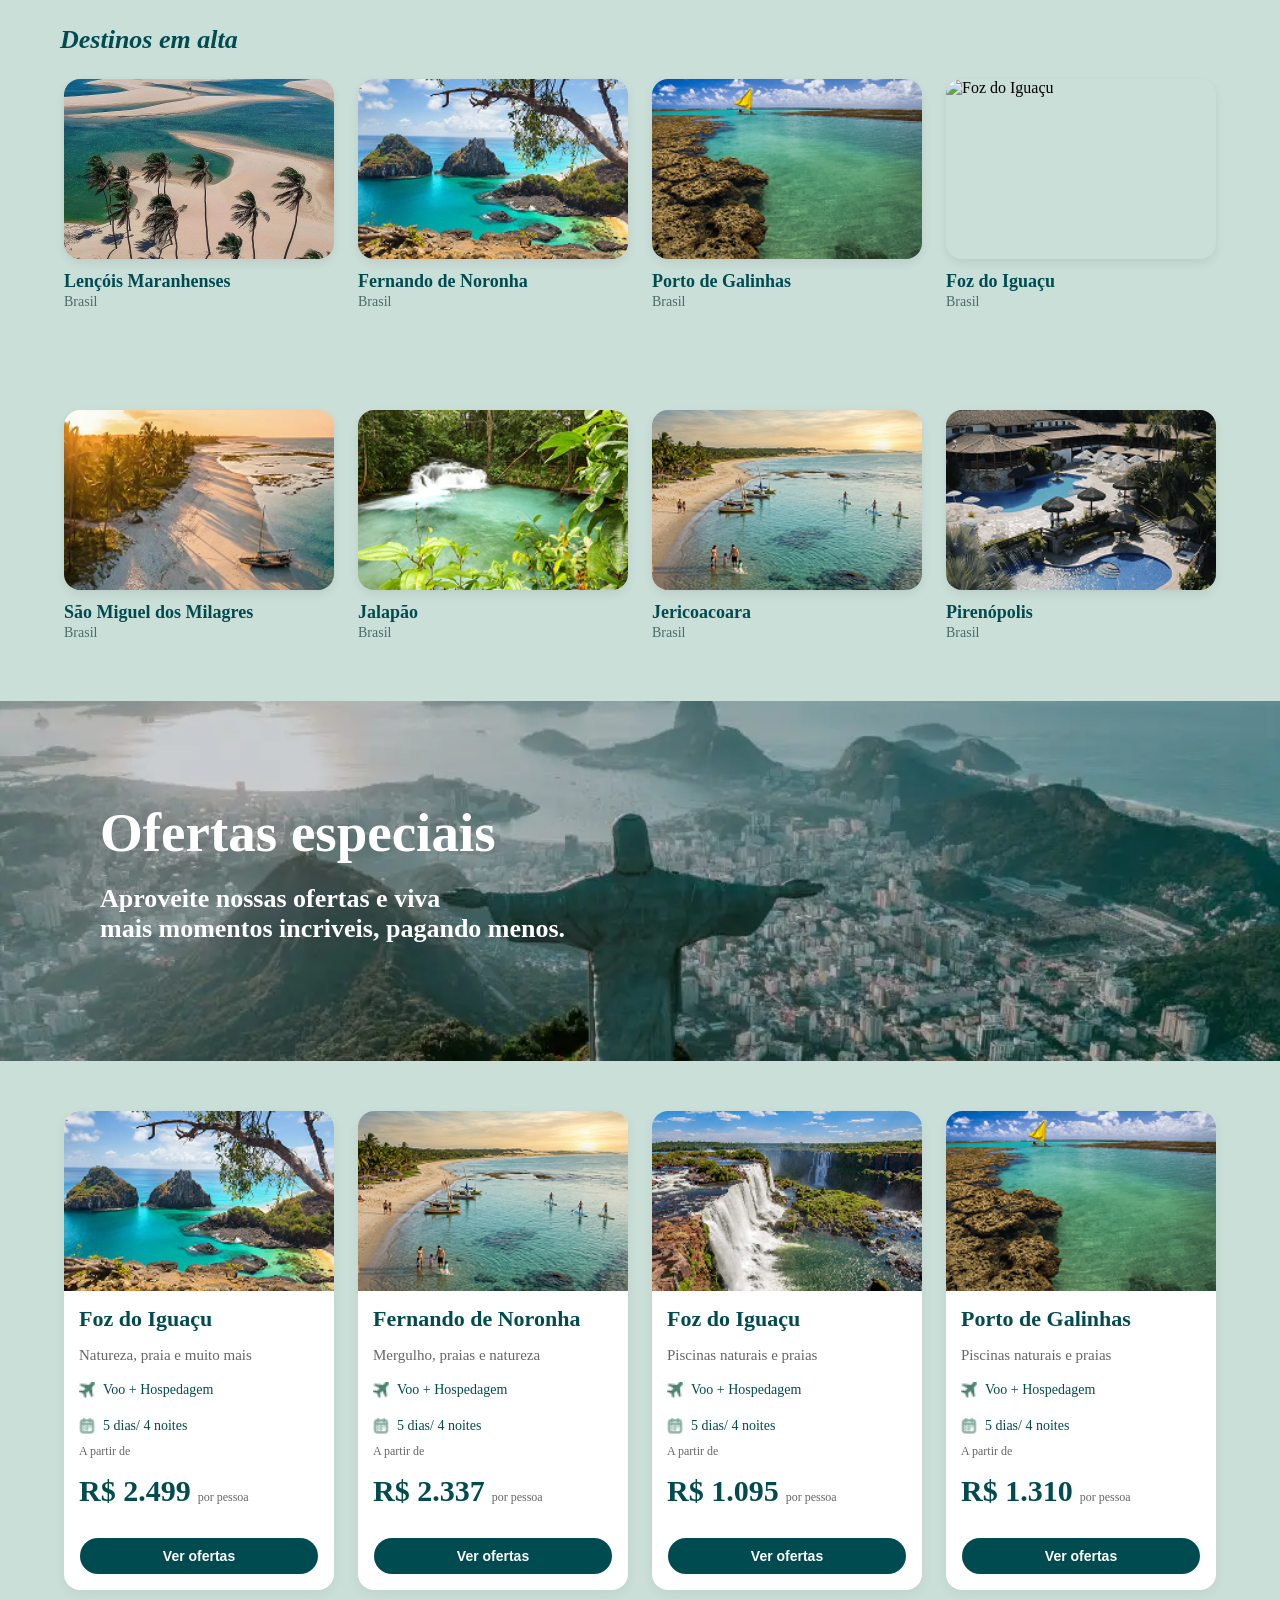
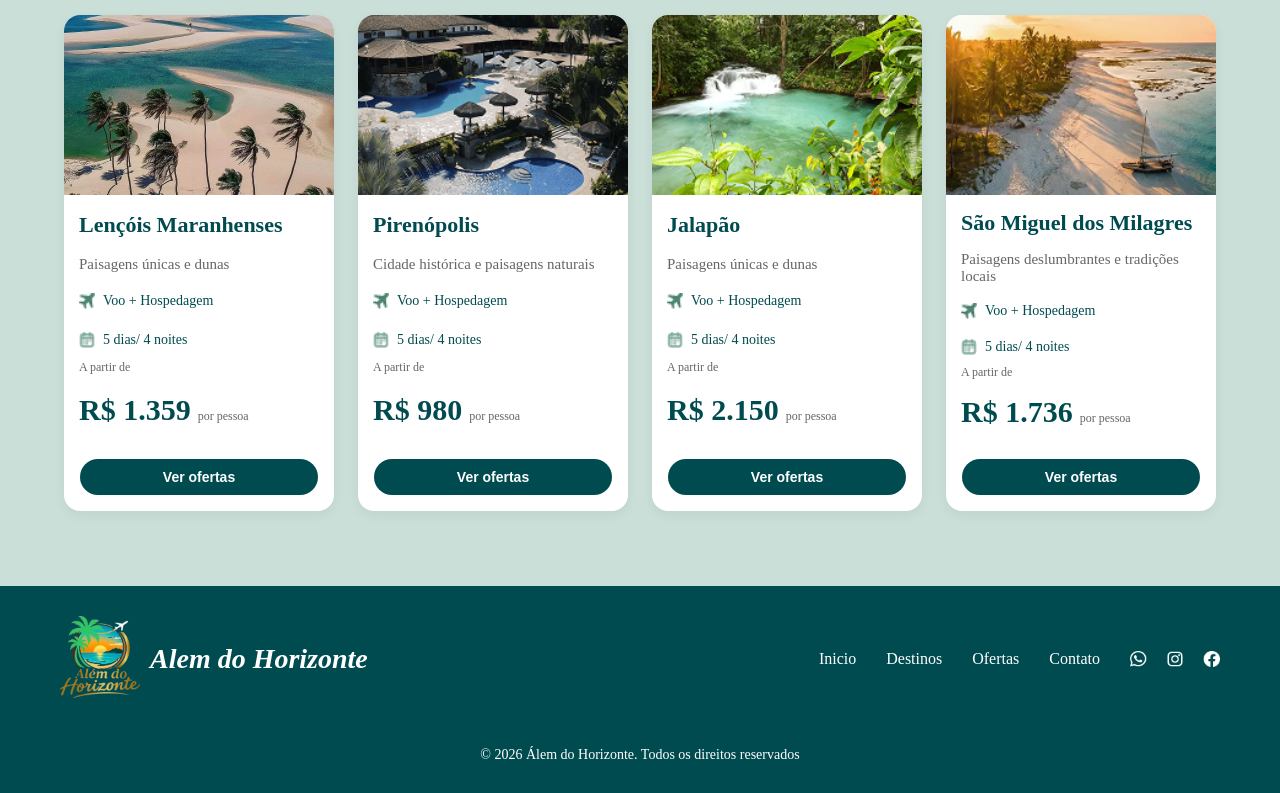
==== commit 72118089: "Update index.html" ====
--- a/index.html
+++ b/index.html
@@ -64,8 +64,8 @@
         <h1 class="titulo-destino-em-alta">Destinos em alta</h1>
 
         <ul class="destino-em-alta-lista">
-            <li class="destino-em-alta-item"> <img src="img/Foto Foz Do Iguaçu.png" alt="lençóis maranhenses">
-            <span class="descricao-destino-em-alta">Foz do Iguaçu</span>
+            <li class="destino-em-alta-item"> <img src="img/Pequenos-Lencois-Maranhenses.png" alt="lençóis maranhenses">
+            <span class="descricao-destino-em-alta">Lençóis Maranhenses</span>
             <span class="preco-destino-em-alta">Brasil</span>
             </li>
             <li class="destino-em-alta-item"> <img src="img/Foto Fernando de Noronha.png" alt="Fernando de Noronha">
--- a/css/style.css
+++ b/css/style.css
@@ -1,3 +1,22 @@
+body{
+    background-color: #D3E9E2;
+    overflow-x: hidden;
+}
+.container{
+    width:100%;
+}
+
+body{
+    width:100%;
+    overflow-x:hidden;
+}
+
+.container{
+    width: 100%;
+    max-width: none;
+    margin: 0 auto;
+}
+
 * {
     margin: 0;
     padding: 0;
@@ -17,7 +36,7 @@
 }
 
 .nav-menu .escritas-nav {
-    margin-left: 100px;
+    margin-left: auto;
     display: flex;
     align-items: center;
     gap: 50px;
@@ -25,16 +44,15 @@
 }
 
 .nav-menu img {
-    height: 90px;
-    display: block;
-    margin-left: 20px;
-}
+    height: 70px;
+}
+
 
 .Titulo-nav {
     color: #fff;
     font-weight: bold;
     font-style: italic;
-    font-size: 35px;
+    font-size: 28px;
     margin-left: 25px;
 }
 
@@ -42,7 +60,7 @@
     color: #fff;
     text-decoration: none;
     cursor: pointer;
-    font-size: 22px;
+    font-size: 18px;
 }
 
 .btn-entrar {
@@ -50,7 +68,7 @@
     border: none;
     color: #fff;
     font-weight: bold;
-    font-size: 23px;
+    font-size: 18px;
     cursor: pointer;
     padding: 8px 16px;
     transition: 0.3s;
@@ -177,8 +195,8 @@
     justify-content: space-between;
     align-items: center;
 }
-
-.icone-informacoes {
+.icone
+-informacoes {
     display: flex;
     margin-top: 50px;
     align-items: center;
@@ -213,10 +231,10 @@
     margin-bottom: 40px;
 }
 .destino-em-alta-lista {
-    padding: 12px 32px 0px 70px;
-    display: flex;
-    justify-content: space-between;
-    align-items: center;
+    padding: 12px 20px;
+    display: flex;
+    justify-content: center;
+    gap: 15px;
     list-style: none;
 }
 
@@ -225,21 +243,23 @@
     flex-direction: column;
 }
 
-.destino-em-alta-item img {
-    margin-bottom: 8px;
-    min-width: 300px;
+.destino-em-alta-item img{
+    width: 220px;
+    height: 150px;
+    object-fit: cover;
+    border-radius: 15px;
 }
 
 .descricao-destino-em-alta {
     color: #004B50;
-    font-size: 30px;
+    font-size: 18px;
     font-weight: bold;
     list-style: none;
 }
 
 .preco-destino-em-alta {
     color: #004B50;
-    font-size: 30px;
+    font-size: 16px;
     list-style: none;
 }
 
@@ -257,14 +277,721 @@
 
 .titulo-ofertas-especiais {
     color: #fff;
-    font-size: 70px;
+    font-size: 55px;
     margin-top: 100px;
     margin-left: 100px;
 }
 .descricao-ofertas-especiais {
     color: #fff;
-    font-size: 40px;
+    font-size: 26px;
     margin-left: 100px;
     margin-top: 20px;
     font-weight: bold;
-}+}
+/* CARDS */
+
+.Selecao_viagens{
+    background-color:#F5F5F5;
+    padding:40px;
+}
+
+
+/* ==================== CARDS / SELEÇÃO VIAGENS ==================== */
+
+.Selecao_viagens {
+    background-color: #CBDFD9;
+    padding: 50px 20px;
+}
+
+.selecao-top, .selecao-bottom {
+    margin-bottom: 25px;
+}
+
+.cards {
+    display: flex;
+    justify-content: center;
+    flex-wrap: wrap;
+    gap: 20px;
+    list-style: none;
+    max-width: 1200px;
+    margin: 0 auto;
+    padding: 0;
+}
+
+.card-item {
+    width: 260px;
+    background: #ffffff;
+    border-radius: 16px;
+    overflow: hidden;
+    box-shadow: 0 4px 12px rgba(0, 0, 0, 0.06);
+    display: flex;
+    flex-direction: column;
+}
+
+.card-item > img {
+    width: 100%;
+    height: 140px;
+    object-fit: cover;
+    display: block;
+}
+
+.descricao-card {
+    display: block;
+    font-size: 20px;
+    font-weight: bold;
+    color: #004B50;
+    padding: 12px 16px 4px 16px;
+}
+
+.subdescricao-card {
+    display: block;
+    font-size: 13px;
+    color: #555555;
+    padding: 0 16px;
+    margin-bottom: 8px;
+}
+
+.hospedagem,
+.dias {
+    display: flex;
+    align-items: center;
+    gap: 8px;
+    padding: 4px 16px;
+    color: #004B50;
+    font-size: 13px;
+}
+
+.hospedagem p,
+.dias p {
+    margin: 0;
+    display: flex;
+    align-items: center;
+}
+
+.hospedagem img,
+.dias img {
+    width: 14px;
+    height: 14px;
+}
+
+.partir {
+    display: block;
+    padding: 8px 16px 0 16px;
+    color: #666666;
+    font-size: 12px;
+}
+
+.preco-card {
+    display: block;
+    padding: 0 16px;
+    color: #666666;
+    font-size: 12px;
+}
+
+.preco-card p {
+    font-size: 26px;
+    color: #004B50;
+    font-weight: bold;
+    display: inline-block;
+    margin: 0 4px 0 0;
+}
+
+.btn-card {
+    width: 88%;
+    margin: 12px auto 16px auto;
+    background-color: #004B50;
+    color: #ffffff;
+    border: none;
+    border-radius: 20px;
+    padding: 8px 0;
+    font-size: 13px;
+    font-weight: 500;
+    cursor: pointer;
+    display: flex;
+    align-items: center;
+    justify-content: center;
+    gap: 6px;
+    transition: background 0.2s;
+}
+
+.btn-card:hover {
+    background-color: #00363a;
+}
+
+.btn-card p {
+    margin: 0;
+    display: flex;
+    align-items: center;
+}
+
+.btn-card img {
+    width: 12px;
+    height: 12px;
+}
+
+.footer {
+    background: #004B50;
+    color: white;
+    padding: 30px 60px;
+    display: flex;
+    flex-direction: column;
+}
+
+.nav-foorter {
+    margin-bottom: 20px;
+}
+
+.nav-foorter ul {
+    display: flex;
+    align-items: center;
+    list-style: none;
+}
+
+.nav-foorter img {
+    width: 80px;
+    height: auto;
+}
+
+.footer .Titulo-nav {
+    font-size: 28px;
+    margin-left: 10px;
+}
+
+.nav-foorter .escritas-nav {
+    margin-left: auto;
+    display: flex;
+    align-items: center;
+    gap: 30px;
+}
+
+.nav-foorter .escritas-nav img {
+    width: 90px;
+    height: auto;
+    display: block;
+}
+
+.nav-foorter a {
+    color: white;
+    text-decoration: none;
+}
+
+.footer p {
+    text-align: center;
+    margin-top: 25px;
+    font-size: 14px;
+}
+
+.nav-foorter img{
+    width:80px;
+    height:auto;
+}
+
+.footer .Titulo-nav{
+    font-size:28px;
+    margin-left:10px;
+}
+
+.nav-foorter .escritas-nav{
+    margin-left:auto;
+    display:flex;
+    align-items:center;
+    gap:30px;
+}
+
+.nav-foorter a{
+    color:white;
+    text-decoration:none;
+}
+
+.footer p{
+    text-align:center;
+    margin-top:25px;
+    font-size:14px;
+}
+.nav-foorter img{
+    width:80px;
+}
+.footer{
+    display:flex;
+    flex-direction:column;
+}
+
+.nav-foorter{
+    margin-bottom:20px;
+}
+.cards {
+    display: flex;
+    justify-content: center;
+    flex-wrap: wrap; 
+    gap: 24px; 
+    list-style: none;
+    max-width: 1280px; 
+    margin: 0 auto;
+    padding: 0;
+}
+
+.card-item {
+    width: 270px;
+    background: #ffffff;
+    border-radius: 16px;
+    overflow: hidden;
+    box-shadow: 0 4px 12px rgba(0, 0, 0, 0.06);
+    display: flex;
+    flex-direction: column;
+    justify-content: space-between; 
+}
+
+.subdescricao-card {
+    display: block;
+    font-size: 13px;
+    color: #555555;
+    padding: 0 16px;
+    margin-bottom: 8px;
+}
+
+.btn-card {
+    width: 88%;
+    margin: 15px auto 16px auto; 
+    background-color: #004B50;
+    color: #ffffff;
+    border: none;
+    border-radius: 20px;
+    padding: 10px 16px;
+    font-size: 14px;
+    font-weight: bold;
+    cursor: pointer;
+
+    display: inline-flex;
+    align-items: center;
+    justify-content: center;
+    gap: 8px;
+}
+
+.btn-card p {
+    margin: 0 !important;
+    padding: 0 !important;
+    display: flex !important;
+    align-items: center !important;
+    line-height: 0 !important; 
+}
+
+.btn-card img {
+    width: 14px !important;
+    height: 14px !important;
+    display: inline-block !important;
+    vertical-align: middle !important;
+}
+
+.card-item > img{
+    width:100%;
+    height:180px;
+    object-fit:cover;
+    display:block;
+}
+
+.descricao-card{
+    display:block;
+    font-size:22px;
+    font-weight:bold;
+    color:#004B50;
+    padding:15px;
+}
+
+.subdescricao-card{
+    display:block;
+    font-size:15px;
+    color:#666;
+    padding:0 15px;
+}
+
+.hospedagem,
+.dias{
+    display:flex;
+    align-items:center;
+    gap:8px;
+    padding:10px 15px;
+    color:#004B50;
+    font-size:14px;
+}
+
+.hospedagem img,
+.dias img{
+    width:16px;
+    height:16px;
+}
+
+.partir{
+    display:block;
+    padding:0 15px;
+    color:#666;
+}
+
+.preco-card{
+    display:block;
+    padding:15px;
+}
+
+.preco-card p{
+    font-size:30px;
+    color:#004B50;
+    font-weight:bold;
+}
+
+.btn-card{
+    width:85%;
+    margin:15px auto 20px;
+    display:block;
+
+    background:#004B50;
+    color:white;
+
+    border:none;
+    border-radius:40px;
+
+    padding:12px;
+
+    cursor:pointer;
+}
+.nav-foorter .escritas-nav img{
+    width: 90px;
+    height: auto;
+    display: block;
+}
+li, ul, ol {
+    list-style: none;
+}
+
+img {
+    border: none;
+    outline: none;
+}
+.informacoes ul:first-child .icone-informacoes img {
+    clip-path: inset(6px);
+}
+.btn-card {
+    width: 88%;
+    margin: 15px auto 16px auto; 
+    background-color: #004B50;
+    color: #ffffff;
+    border: none;
+    border-radius: 20px;
+    padding: 10px 16px;
+    font-size: 14px;
+    font-weight: bold;
+    cursor: pointer;
+
+    display: flex;
+    align-items: center;
+    justify-content: center;
+}
+
+.btn-card p {
+    display: none !important;
+}
+
+.destino-em-alta {
+    max-width: 1280px;
+    margin: 0 auto 30px auto;
+    padding: 0 20px;
+}
+
+.titulo-destino-em-alta {
+    font-size: 24px;
+    color: #004B50;
+    margin-bottom: 20px;
+}
+
+.destino-em-alta-lista {
+    display: flex;
+    justify-content: center;
+    flex-wrap: wrap;
+    gap: 24px;
+    list-style: none;
+    padding: 0;
+    margin: 0;
+}
+
+.destino-em-alta-item {
+    width: 270px;
+    display: flex;
+    flex-direction: column;
+}
+
+.destino-em-alta-item img {
+    width: 100% !important;
+    height: 180px !important;
+    object-fit: cover !important;
+    border-radius: 16px !important;
+    display: block;
+    box-shadow: 0 4px 10px rgba(0, 0, 0, 0.08);
+}
+
+.descricao-destino-em-alta {
+    font-size: 18px !important;
+    font-weight: bold !important;
+    color: #004B50 !important;
+    margin-top: 12px !important;
+    display: block;
+}
+
+.preco-destino-em-alta {
+    font-size: 14px !important;
+    color: #4A6B68 !important;
+    margin-top: 2px !important;
+    display: block;
+}
+
+.destino-em-alta {
+    background-color: #CBDFD9 !important;
+    width: 100% !important;
+    max-width: 100% !important;
+    padding: 40px 0 60px 0 !important;
+    margin: 0 !important;
+}
+
+.titulo-destino-em-alta {
+    max-width: 1200px;
+    margin: 0 auto 24px auto !important;
+    padding: 0 20px !important;
+    font-size: 26px !important;
+    font-style: italic !important;
+    color: #004B50 !important;
+}
+
+.destino-em-alta-lista {
+    max-width: 1200px;
+    margin: 0 auto !important;
+    padding: 0 20px !important;
+    display: flex;
+    justify-content: center;
+    flex-wrap: wrap;
+    gap: 24px;
+    list-style: none;
+}
+
+.destino-em-alta-item {
+    width: 270px;
+    background: transparent !important;
+    box-shadow: none !important;
+    display: flex;
+    flex-direction: column;
+}
+
+.destino-em-alta-item img {
+    width: 100% !important;
+    height: 180px !important;
+    object-fit: cover !important;
+    border-radius: 16px !important;
+    display: block;
+}
+
+.descricao-destino-em-alta {
+    font-size: 18px !important;
+    font-weight: bold !important;
+    color: #004B50 !important;
+    margin-top: 12px !important;
+    display: block;
+}
+
+.preco-destino-em-alta {
+    font-size: 14px !important;
+    color: #4A6B68 !important;
+    margin-top: 2px !important;
+    display: block;
+}
+
+.btn-card {
+    width: 88% !important;
+    margin: 15px auto 16px auto !important;
+    background-color: #004B50 !important;
+    color: #ffffff !important;
+    border: none !important;
+    border-radius: 20px !important;
+    padding: 10px 16px !important;
+    font-size: 14px !important;
+    font-weight: bold !important;
+    cursor: pointer !important;
+    display: flex !important;
+    align-items: center !important;
+    justify-content: center !important;
+}
+
+.btn-card p {
+    display: none !important;
+}
+
+.informacoes {
+    display: flex !important;
+    justify-content: center !important;
+    align-items: flex-start !important;
+    gap: 40px !important;
+    padding: 60px 20px !important;
+    max-width: 1200px !important;
+    margin: 0 auto !important;
+}
+
+.informacoes ul {
+    display: flex !important;
+    flex-direction: column !important;
+    align-items: center !important;
+    text-align: center !important;
+    flex: 1 !important;
+    padding: 0 !important;
+    margin: 0 !important;
+}
+
+.informacoes li,
+.icone-informacoes,
+.titulo-informacoes,
+.descricao-informacoes {
+    margin-left: 0 !important;
+    margin-top: 0 !important;
+    text-align: center !important;
+    list-style: none !important;
+}
+
+.icone-informacoes {
+    margin-bottom: 16px !important;
+}
+
+.icone-informacoes img {
+    height: 60px !important;
+    width: auto !important;
+    display: block !important;
+    margin: 0 auto !important;
+}
+
+.titulo-informacoes h1 {
+    font-size: 22px !important;
+    color: #004B50 !important;
+    margin-bottom: 8px !important;
+    line-height: 1.2 !important;
+}
+
+.descricao-informacoes h2 {
+    font-size: 15px !important;
+    color: #004B50 !important;
+    font-weight: normal !important;
+    line-height: 1.4 !important;
+}
+
+.informacoes {
+    display: flex !important;
+    justify-content: center !important;
+    align-items: flex-start !important;
+    gap: 40px !important;
+    padding: 60px 20px !important;
+    max-width: 1200px !important;
+    margin: 0 auto !important;
+}
+
+.informacoes ul {
+    display: flex !important;
+    flex-direction: column !important;
+    align-items: center !important;
+    text-align: center !important;
+    flex: 1 !important;
+    padding: 0 !important;
+    margin: 0 !important;
+}
+
+.informacoes li,
+.icone-informacoes,
+.titulo-informacoes,
+.descricao-informacoes {
+    margin-left: 0 !important;
+    margin-top: 0 !important;
+    text-align: center !important;
+    list-style: none !important;
+}
+
+.icone-informacoes {
+    margin-bottom: 20px !important;
+}
+
+.icone-informacoes img {
+    width: auto !important;
+    height: auto !important;
+    display: block !important;
+    margin: 0 auto !important;
+}
+
+.titulo-informacoes h1 {
+    font-size: 24px !important;
+    color: #004B50 !important;
+    margin-bottom: 10px !important;
+    line-height: 1.2 !important;
+}
+
+.descricao-informacoes h2 {
+    font-size: 16px !important;
+    color: #004B50 !important;
+    font-weight: normal !important;
+    line-height: 1.4 !important;
+}
+
+.destinos-text {
+    justify-content: center !important; 
+    padding-bottom: 20px !important;    
+}
+
+.titulo-text {
+    margin-top: 0 !important; 
+}
+
+@media (max-width: 1100px) {
+    .menu {
+        padding: 12px 24px;
+    }
+
+    .nav-menu > ul {
+        flex-wrap: wrap;
+        gap: 12px 20px;
+    }
+
+    .nav-menu .escritas-nav {
+        width: 100%;
+        margin-left: 0;
+        justify-content: center;
+        flex-wrap: wrap;
+        gap: 12px 28px;
+    }
+}
+
+@media (max-width: 600px) {
+    .menu {
+        padding: 10px 16px;
+    }
+
+    .nav-menu > ul {
+        justify-content: center;
+        gap: 12px;
+    }
+
+    .nav-menu > ul > li:first-child img {
+        height: clamp(44px, 12vw, 60px);
+    }
+
+    .Titulo-nav {
+        margin-left: 0;
+        font-size: clamp(16px, 5vw, 22px);
+    }
+
+    .nav-menu .escritas-nav {
+        gap: 10px 18px;
+    }
+
+    .nav-menu a {
+        font-size: 16px;
+    }
+
+    .btn-entrar {
+        font-size: 16px;
+        padding: 8px 10px;
+    }
+
+    .btn-reservas {
+        font-size: 18px;
+        padding: 7px 14px;
+    }
+}
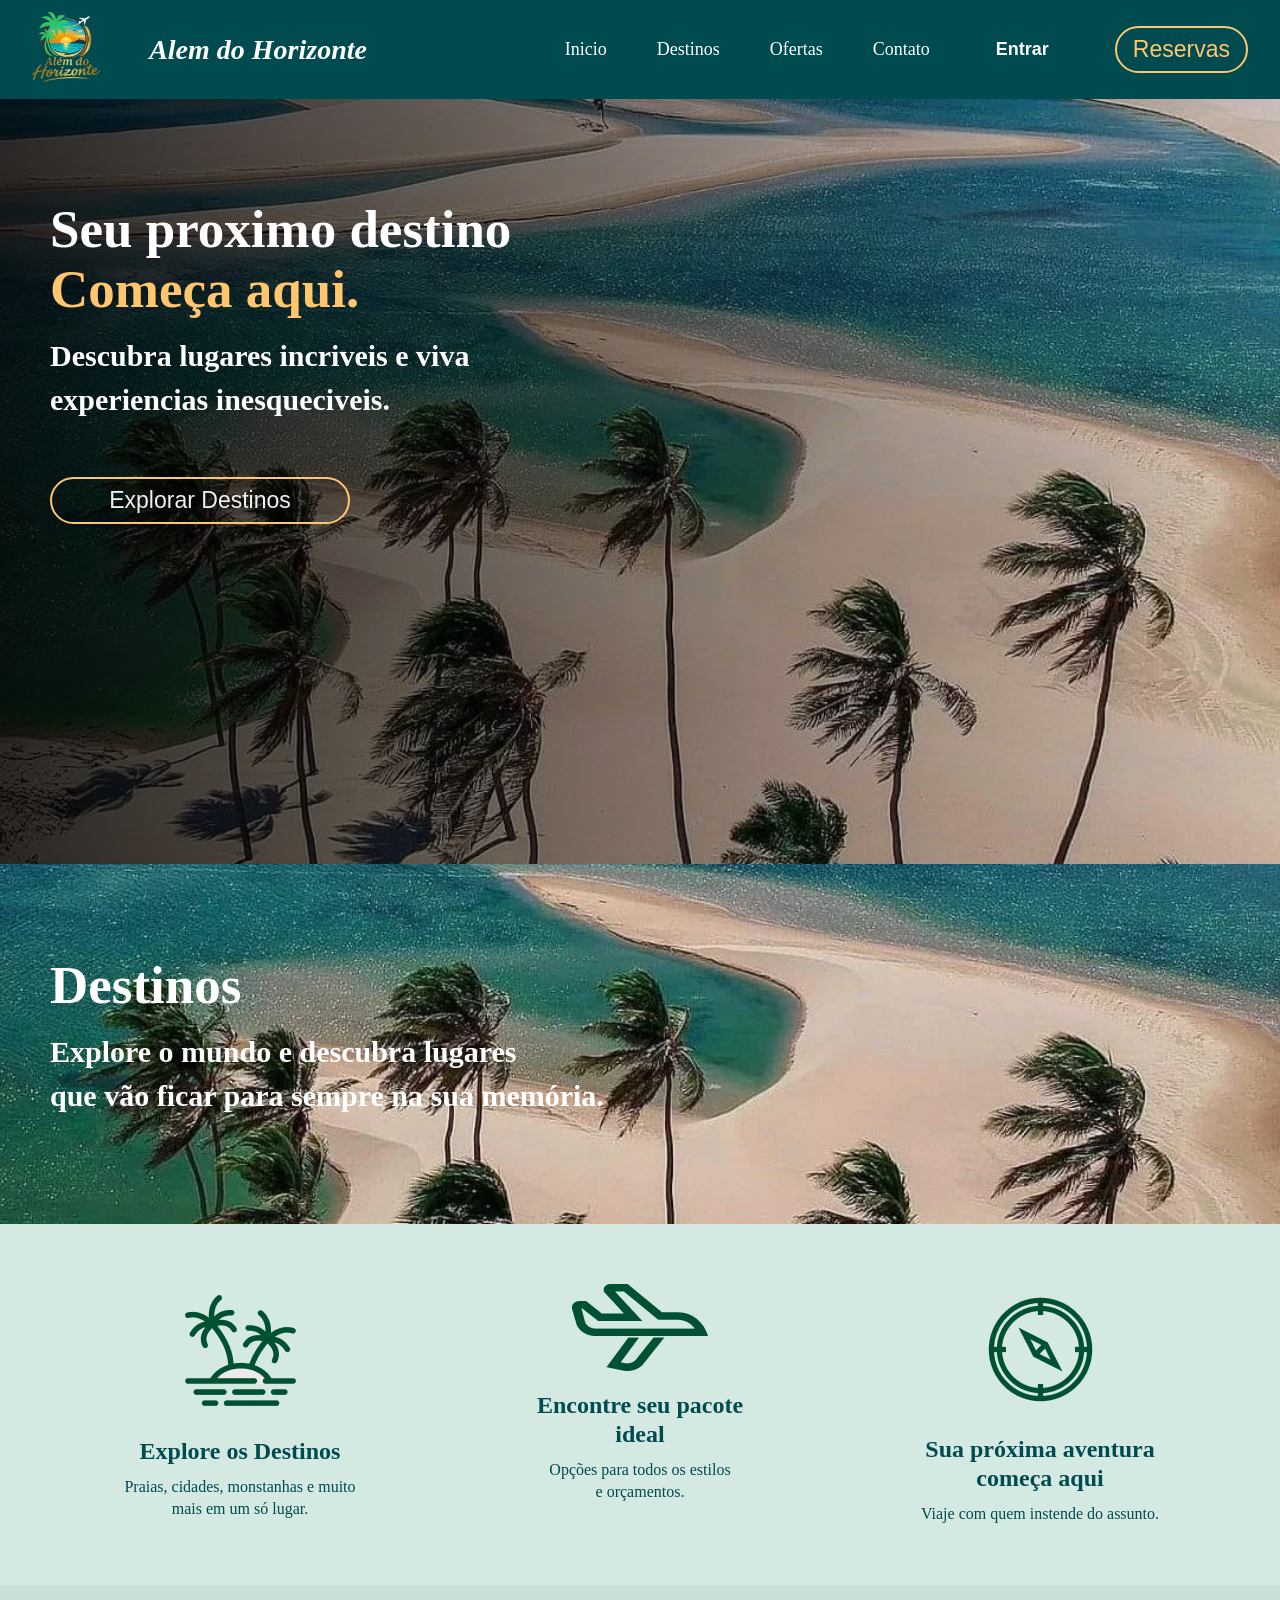
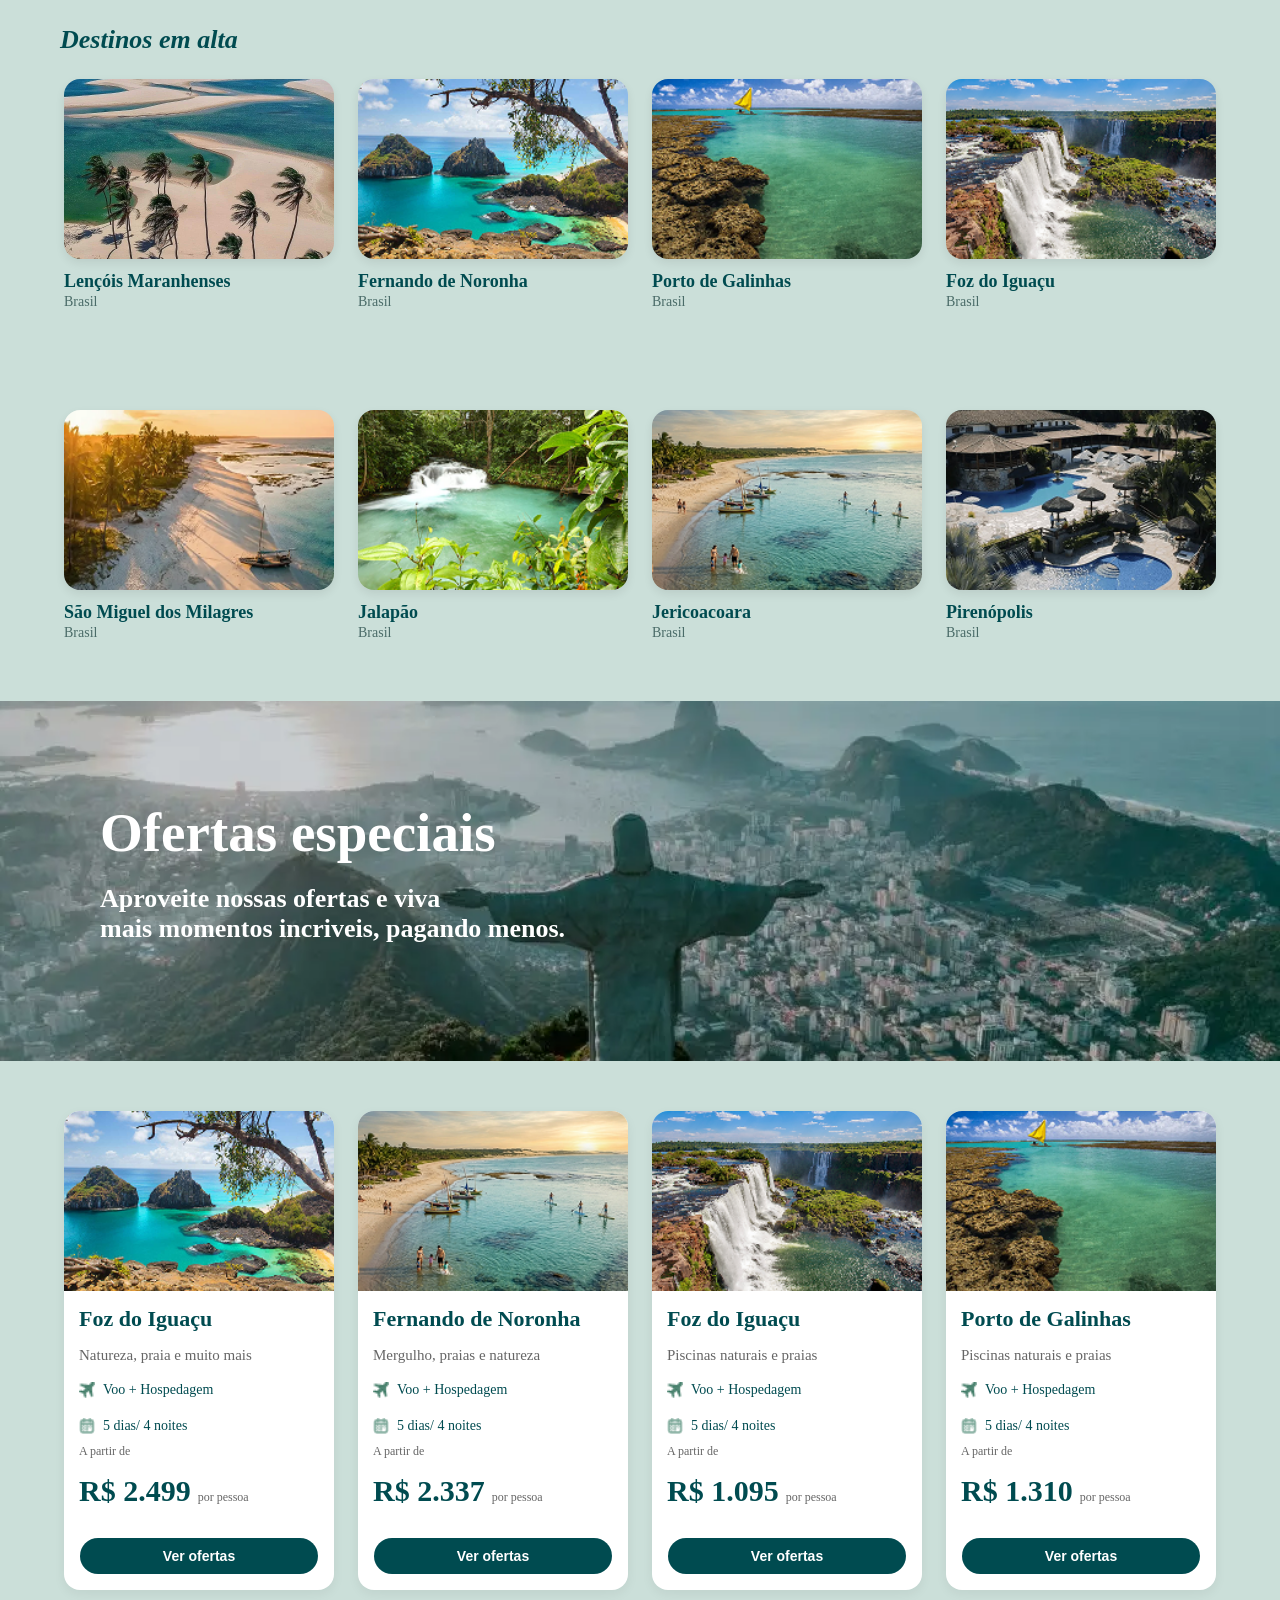
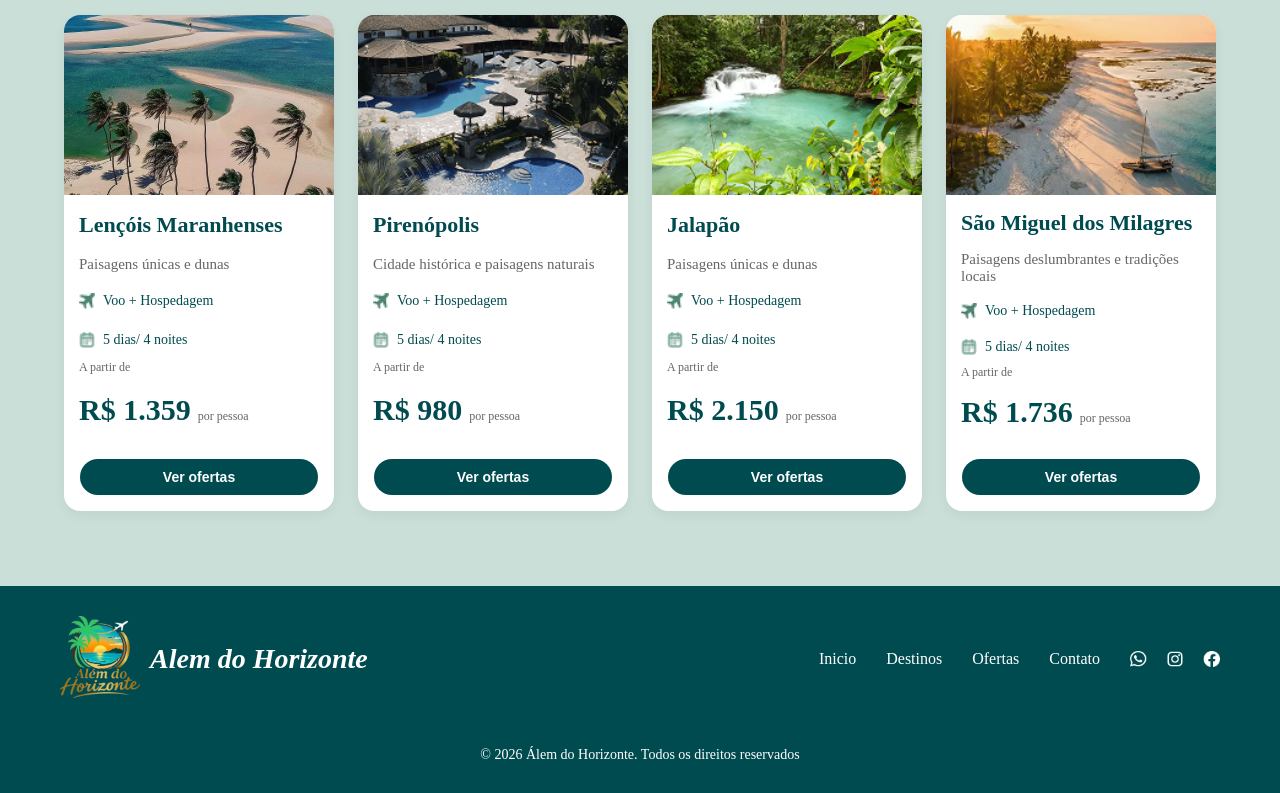
==== commit 87a52028: "Update index.html" ====
--- a/index.html
+++ b/index.html
@@ -3,7 +3,7 @@
 <head>
     <meta charset="UTF-8">
     <meta name="viewport" content="width=device-width, initial-scale=1.0">
-    <title>alemdohorizonte.com.br - Realize conosco sua viagem de verao 2027</title>
+    <title>alemdohorizonte.com.br - Realize conosco sua viagem de verao2027</title>
     <meta name="author" content="Kawany, Marcos, Thifane">
     <link rel="stylesheet" href="css/style.css">
 </head>
@@ -76,7 +76,7 @@
             <span class="descricao-destino-em-alta">Porto de Galinhas</span>
             <span class="preco-destino-em-alta">Brasil</span>
             </li>
-            <li class="destino-em-alta-item"> <img src="img/Foto Foz do Iguaçu.png" alt="Foz do Iguaçu">
+            <li class="destino-em-alta-item"> <img src="img/Foto Foz Do Iguaçu.png" alt="Foz do Iguaçu">
             <span class="descricao-destino-em-alta">Foz do Iguaçu</span>
             <span class="preco-destino-em-alta">Brasil</span>
             </li>
